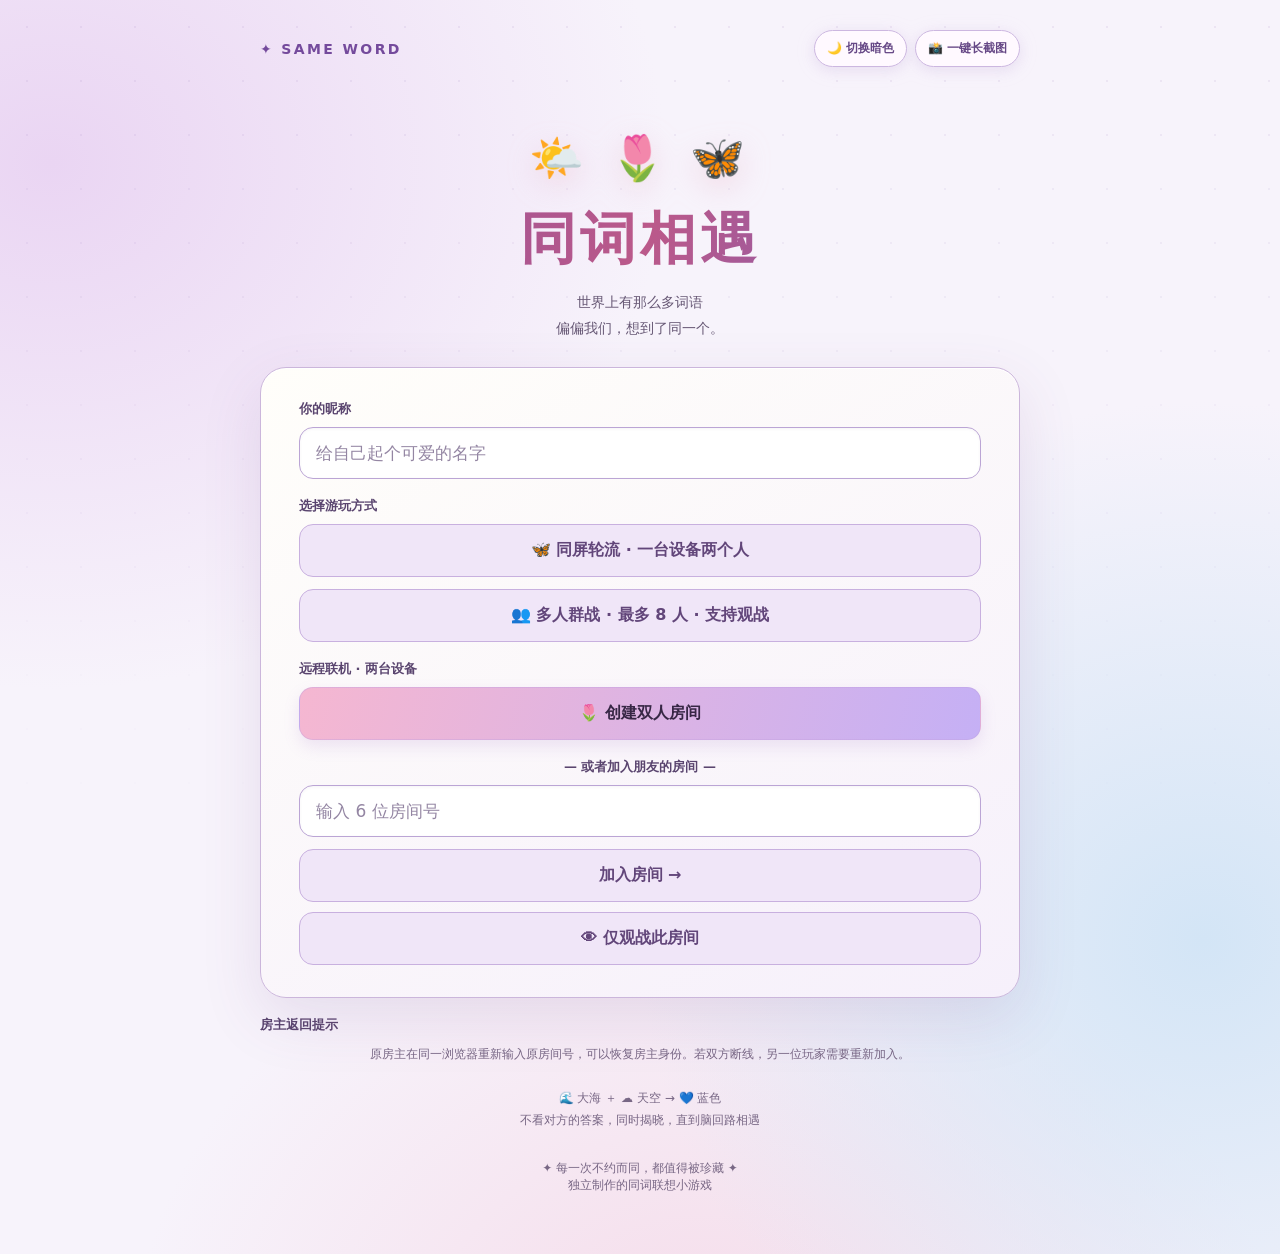
==== sameword/index.html @ 9417a74b "Keep identical hero typography and vertical layout metrics across themes" ====
<!doctype html>
<html lang="zh-CN"><head><meta charset="UTF-8"><meta name="viewport" content="width=device-width,initial-scale=1,viewport-fit=cover"><meta name="theme-color" content="#110f22"><title>同词相遇 · 让脑电波撞个满怀</title>
<style>
:root{color-scheme:dark;--bg:#100e20;--card:#211d39;--line:#ffffff22;--muted:#aaa5c3;--pink:#ff8fbe;--purple:#9e87ff}*{box-sizing:border-box}body{margin:0;min-height:100dvh;font-family:system-ui,-apple-system,"PingFang SC","Microsoft Yahei",sans-serif;background:radial-gradient(ellipse at 20% 10%,#442758 0,transparent 48%),radial-gradient(ellipse at 85% 65%,#27375c 0,transparent 44%),var(--bg);color:#fff}body:before{content:"";position:fixed;inset:0;pointer-events:none;opacity:.4;background-image:radial-gradient(#ffffff7a 1px,transparent 1px);background-size:48px 48px;mask-image:linear-gradient(#000,transparent)}main{position:relative;width:min(540px,calc(100% - 36px));margin:auto;padding:30px 0 60px}.top{display:flex;align-items:center;justify-content:space-between;gap:15px}.logo{font-size:14px;font-weight:800;letter-spacing:3px;color:#f3a4cb}.pill{border:1px solid var(--line);border-radius:30px;padding:7px 12px;font-size:12px;color:#d8d2ea;background:#ffffff0d}.hero{text-align:center;padding:44px 0 25px}.stars{font-size:39px;margin-bottom:12px;filter:drop-shadow(0 0 20px #e88cfa)}h1{font-size:clamp(36px,9vw,56px);margin:0;font-weight:850;letter-spacing:3px;background:linear-gradient(100deg,#fff,#ffafcd,#b4a1ff);background-clip:text;-webkit-text-fill-color:transparent}.sub{color:#c8c2db;font-size:14px;line-height:1.9;margin-top:16px}.card{background:linear-gradient(140deg,#29233fdd,#19172ddd);border:1px solid var(--line);border-radius:26px;padding:25px;box-shadow:0 24px 60px #0003;backdrop-filter:blur(20px)}.label{font-size:13px;color:#bbb5d2;margin:18px 0 9px}.label:first-child{margin-top:0}input{width:100%;outline:none;background:#120f24;border:1px solid #ffffff30;color:white;font-size:17px;border-radius:14px;padding:15px 16px;font-family:inherit}input:focus{border-color:#c4a0ff;box-shadow:0 0 0 3px #ad89ff20}button{cursor:pointer;font-family:inherit;font-weight:700}button:disabled{opacity:.45;cursor:not-allowed}.btn{display:block;width:100%;border:0;border-radius:14px;padding:15px 16px;font-size:16px;color:#231329;background:linear-gradient(100deg,#ffb0ca,#b5a3ff);transition:transform .15s}.btn:active{transform:scale(.98)}.secondary{background:#ffffff0e;border:1px solid #ffffff32;color:#fff}.split{display:grid;grid-template-columns:1fr 1fr;gap:12px;margin-top:12px}.hint{text-align:center;font-size:12px;line-height:1.9;color:#a8a0bd;margin-top:21px}.hidden{display:none!important}.status{color:#c3bdd5;text-align:center;line-height:1.8;font-size:14px}.roomhead{display:flex;justify-content:space-between;gap:12px;align-items:center}.code{font-size:26px;font-weight:850;letter-spacing:5px;color:#ffd6ec}.smallbtn{border:1px solid #ffffff30;background:#ffffff10;color:#eee;padding:9px 12px;border-radius:11px;font-size:12px}.people{display:flex;gap:10px;margin:20px 0}.person{flex:1;min-width:0;padding:14px 10px;background:#ffffff0c;border:1px solid #ffffff1d;border-radius:13px;text-align:center}.avatar{font-size:26px;margin-bottom:5px}.person strong{display:block;overflow:hidden;text-overflow:ellipsis;white-space:nowrap;font-size:13px}.person span{display:block;color:#aaa5c2;font-size:12px;margin-top:4px}.round{text-align:center;font-size:13px;letter-spacing:2px;color:#c7b1ff;margin:20px 0 8px}.prompt{text-align:center;color:#fff;font-size:24px;font-weight:800;margin:7px 0 15px}.prior{display:flex;align-items:center;justify-content:center;gap:8px;flex-wrap:wrap;margin:9px 0 20px}.wordchip{padding:10px 14px;background:#ffffff12;border:1px solid #ffffff30;border-radius:13px;font-weight:700}.joinnotice{padding:12px;background:#fff1;border:1px solid #ffffff15;border-radius:12px;margin:16px 0;font-size:13px;color:#d6cde3;line-height:1.7}.result{display:flex;align-items:center;gap:12px;margin:18px 0}.result>div{flex:1;padding:18px 8px;border-radius:16px;background:#ffffff12;text-align:center;overflow:hidden}.result small{display:block;color:#bbb1ce;font-size:12px;margin-bottom:8px}.result strong{font-size:22px;overflow-wrap:anywhere}.vs{color:#bca4f5;font-weight:800}.win{text-align:center;padding:12px 0}.win .emoji{font-size:52px}.win h2{font-size:29px;background:linear-gradient(90deg,#ffc5da,#c5b5ff);background-clip:text;-webkit-text-fill-color:transparent}.hist{padding:13px 0;border-top:1px solid #ffffff15;color:#bbb5d0;font-size:13px;display:flex;justify-content:space-between;gap:8px}.footer{text-align:center;font-size:12px;color:#79738b;margin-top:28px}.notice{position:fixed;bottom:18px;left:50%;transform:translateX(-50%);padding:12px 17px;border-radius:12px;background:#f1d5ff;color:#2e1746;box-shadow:0 8px 30px #0008;font-size:13px;z-index:10;max-width:90vw}.anim{animation:float 4s ease-in-out infinite}@keyframes float{50%{transform:translateY(-8px)}}@media(max-width:380px){.card{padding:18px}h1{letter-spacing:1px}.code{font-size:21px}}
.trace-list{display:flex;flex-direction:column;gap:14px;margin-top:16px}.trace-round{padding:14px;border:1px solid #ffffff18;border-radius:18px;background:#ffffff08}.trace-label{font-size:12px;font-weight:700;color:#c7bbde;margin-bottom:10px}.trace-row{display:grid;grid-template-columns:minmax(0,1fr) 22px minmax(0,1fr);gap:10px;align-items:center}.trace-pill{min-width:0;min-height:62px;padding:12px 8px;border-radius:16px;display:flex;align-items:center;justify-content:center;font-weight:800;font-size:19px;line-height:1.35;text-align:center;overflow-wrap:anywhere;box-shadow:inset 0 1px 0 #ffffff55}.trace-pill.left{background:linear-gradient(145deg,#eee7ff,#ded3fa);color:#57447f}.trace-pill.right{background:linear-gradient(145deg,#e6fbfa,#cdf1f0);color:#286d73}.trace-x{text-align:center;font-weight:800;color:#bdb3d3;font-size:19px}.trace-round.matched{border-color:#fbbbdc80;box-shadow:0 0 22px #ef8fc51c}.trace-heading{text-align:center;padding:10px 0 4px}.trace-heading strong{display:block;font-size:20px}.trace-heading span{display:block;font-size:12px;color:#aaa0bd;margin-top:8px}.trace-round.current{margin:16px 0}.trace-round.current .trace-pill{min-height:74px;font-size:22px}@media(max-width:380px){.trace-row{gap:5px;grid-template-columns:minmax(0,1fr) 18px minmax(0,1fr)}.trace-pill{min-height:54px;font-size:16px;padding:10px 5px}}
/* Unified round-by-round answer cards */
.trace-list{display:flex;flex-direction:column;gap:13px;margin-top:15px}.trace-round{background:#ffffff08;border:1px solid #ffffff17;border-radius:18px;padding:14px}.trace-round-label{font-size:12px;color:#c4b9d9;font-weight:700;margin-bottom:10px}.trace-row{display:grid;grid-template-columns:minmax(0,1fr) 25px minmax(0,1fr);gap:9px;align-items:center}.trace-pill{border-radius:15px;min-height:59px;padding:11px 8px;display:flex;align-items:center;justify-content:center;font-weight:800;font-size:19px;text-align:center;overflow-wrap:anywhere;word-break:break-word}.trace-pill.left{background:linear-gradient(140deg,#eee6ff,#ded6fa);color:#584489}.trace-pill.right{background:linear-gradient(140deg,#dffff9,#d5f2f0);color:#28747a}.trace-x{text-align:center;color:#bbb0d1;font-size:20px;font-weight:800}.trace-header{text-align:center;padding:12px 0 5px}.trace-header strong{display:block;font-size:21px}.trace-header span{display:block;color:#b6aac9;font-size:12px;margin-top:7px}.trace-match{border-color:#ffb0d58c;box-shadow:0 0 20px #ffa5d21c}.trace-match .trace-pill{box-shadow:0 0 0 2px #ffffff40 inset}@media(max-width:420px){.trace-round{padding:11px}.trace-pill{font-size:16px;min-height:53px}.trace-row{gap:6px;grid-template-columns:minmax(0,1fr) 20px minmax(0,1fr)}}

/* Theme and screenshot controls */
:root{--ambient-1:#442758;--ambient-2:#27375c;--panel-a:#29233fdd;--panel-b:#19172ddd;--field:#120f24;--ink:#fff;--secondary-ink:#c8c2db}
body{background:radial-gradient(ellipse at 20% 10%,var(--ambient-1) 0,transparent 48%),radial-gradient(ellipse at 85% 65%,var(--ambient-2) 0,transparent 44%),var(--bg);color:var(--ink)}
.card{background:linear-gradient(140deg,var(--panel-a),var(--panel-b))}
input{background:var(--field);color:var(--ink)}.sub{color:var(--secondary-ink)}
.top{flex-wrap:wrap}.top-actions{display:flex;align-items:center;gap:8px;flex-wrap:wrap}.toolbtn{border:1px solid var(--line);border-radius:24px;padding:9px 12px;background:#ffffff14;color:var(--ink);font-size:12px;white-space:nowrap}
html[data-theme="light"]{color-scheme:light;--bg:#f7f4ff;--ambient-1:#ecdef9;--ambient-2:#e5eafa;--panel-a:#fffffff7;--panel-b:#f4f0fff7;--field:#fff;--ink:#352a4a;--secondary-ink:#726884;--line:#75639730}
html[data-theme="light"] .pill{color:#645979;background:#ffffff88}
html[data-theme="light"] .label,html[data-theme="light"] .round,html[data-theme="light"] .trace-label,html[data-theme="light"] .trace-round-label{color:#66577e}
html[data-theme="light"] .hint,html[data-theme="light"] .status,html[data-theme="light"] .footer,html[data-theme="light"] .trace-heading span,html[data-theme="light"] .trace-header span{color:#817390}
html[data-theme="light"] .prompt,html[data-theme="light"] .trace-heading strong{color:#382e4e}
html[data-theme="light"] .card{border-color:#786b982e;box-shadow:0 18px 48px #59417c18}
html[data-theme="light"] .secondary,html[data-theme="light"] .smallbtn,html[data-theme="light"] .toolbtn{background:#eee7fb;color:#4f4165;border-color:#b9a8d64d}
html[data-theme="light"] .person,html[data-theme="light"] .wordchip,html[data-theme="light"] .trace-round{background:#f1edfa;border-color:#c7badf55}
html[data-theme="light"] .joinnotice{background:#f3ecfb;border-color:#d1c6e855;color:#695b7b}
html[data-theme="light"] .person span,html[data-theme="light"] .trace-x{color:#857791}
html[data-theme="light"] .hist{color:#655977;border-color:#d3c7e9}
html[data-theme="light"] .code{color:#9d5298}
html[data-theme="light"] .pill,html[data-theme="light"] input{border-color:#cbbddd}
html[data-theme="light"] .win h2{background-image:linear-gradient(90deg,#c45b8e,#7754ae)}
html[data-theme="light"] body:before{opacity:.15}
@media(max-width:460px){.top{justify-content:center}.top-actions{justify-content:center}.pill{display:none}main{padding-top:17px}}

/* Word-card legibility and action placement */
.trace-row .trace-pill,.trace-list .trace-pill{display:flex!important;visibility:visible!important;opacity:1!important;font-size:clamp(16px,4.2vw,22px)!important;line-height:1.45!important;font-weight:800!important;text-align:center!important;white-space:normal!important;overflow-wrap:anywhere!important}
.trace-row .trace-pill.left{color:#513e85!important;-webkit-text-fill-color:#513e85!important;background:#e8e0fa!important}
.trace-row .trace-pill.right{color:#286d73!important;-webkit-text-fill-color:#286d73!important;background:#d9f5f3!important}
.trace-row .trace-x{color:#b0a5c9!important;-webkit-text-fill-color:#b0a5c9!important}
.trace-row .trace-pill span{color:inherit!important;-webkit-text-fill-color:inherit!important}
.trace-label,.trace-round-label{font-weight:750;color:var(--ink);margin-bottom:10px}
.action-first{margin:3px 0 18px!important;position:relative;z-index:1}

/* Refined atmospheric surfaces: lavender dawn / deep midnight */
html[data-theme="dark"]{--bg:#0c1026;--ambient-1:#513363;--ambient-2:#243960;--panel-a:#29233ff0;--panel-b:#17182ff2}
html[data-theme="light"]{--bg:#fcfaff;--ambient-1:#f2dff5;--ambient-2:#dceffa;--panel-a:#fffefaef;--panel-b:#f7f2fff0}
body{background:
radial-gradient(ellipse 48% 36% at 9% 8%,var(--ambient-1),transparent 100%),
radial-gradient(ellipse 44% 38% at 92% 66%,var(--ambient-2),transparent 100%),
radial-gradient(ellipse 45% 34% at 55% 100%,#51406a30,transparent 100%),
var(--bg);background-attachment:fixed}
body:before{opacity:.3;background-image:radial-gradient(circle,#c8bfff99 1px,transparent 1.4px);background-size:54px 54px;mask-image:linear-gradient(180deg,#000b,transparent 95%)}
html[data-theme="light"] body:before{opacity:.22;background-image:radial-gradient(circle,#9379bfab 1px,transparent 1.5px)}
.card{border:1px solid var(--line);box-shadow:0 22px 65px #0505143e,inset 0 1px 0 #ffffff14}
html[data-theme="light"] .card{box-shadow:0 22px 65px #70548b1e,inset 0 1px 0 #fff}
.trace-round{box-shadow:inset 0 1px 0 #ffffff0c}
html[data-theme="light"] .trace-round{background:linear-gradient(140deg,#ffffffd9,#f1eaffc9)}
.trace-pill{box-shadow:inset 0 2px 0 #ffffffa0,0 4px 14px #100c2a13}
.btn{box-shadow:0 7px 22px #bd95ea24}

/* Adaptive decoration and wide, full-page captures */
:root{--accent:#c8abff;--icon-tone:#e4c5ff;--hairline:#ffffff25}
html[data-theme="light"]{--accent:#8868bb;--icon-tone:#a274bf;--hairline:#b59acb61}
.top .logo{color:var(--icon-tone)}
.toolbtn{display:inline-flex;align-items:center;justify-content:center;gap:6px;transition:background .2s,box-shadow .2s,transform .2s}
.toolbtn:hover{transform:translateY(-1px);box-shadow:0 4px 16px #8161ae29}
html[data-theme="light"] .toolbtn{box-shadow:inset 0 1px 0 #fff,0 3px 12px #896bac15}
html[data-theme="light"] .stars{filter:drop-shadow(0 5px 13px #e4a1cc77)}
html[data-theme="dark"] .stars{filter:drop-shadow(0 0 19px #b78fff95)}
html[data-theme="light"] .person{box-shadow:inset 0 1px #fff}
html[data-theme="light"] .wordchip{color:#6c4b8d;background:#f1e9ff}
html[data-theme="light"] .trace-label,html[data-theme="light"] .trace-round-label{color:#77648f}
html[data-theme="light"] .code{color:#ad68ae}
html[data-theme="light"] .btn{background:linear-gradient(110deg,#ffd4e6,#ded1ff);color:#493254}
html[data-theme="dark"] .btn{background:linear-gradient(110deg,#ffb2cf,#b6a4ff)}
html[data-theme="light"] .smallbtn:hover{background:#e2d6f5}
body[data-capturing="true"] .top-actions{visibility:visible}
@media(min-width:850px){main{width:min(760px,calc(100% - 80px));max-width:none}.hero{padding-top:56px}.card{padding:32px 38px}}
@media(min-width:1300px){main{width:min(810px,calc(100% - 100px))}}

/* Delicate theme-aware iconography */
html[data-theme="light"] .stars{font-family:Georgia,'Times New Roman',serif;font-weight:400;letter-spacing:.28em;color:#ac83c9;font-size:40px;filter:drop-shadow(0 6px 12px #b985d433)}
html[data-theme="light"] .logo{letter-spacing:.17em;color:#9062ad}
html[data-theme="light"] .toolbtn{color:#795a9f}
html[data-theme="light"] .top-actions{filter:drop-shadow(0 2px 9px #cda7de22)}
html[data-theme="light"] .trace-pill.left,html[data-theme="light"] .trace-pill.right{box-shadow:inset 0 1px 0 #ffffffb5,0 8px 18px #9d83bd18}

/* Light theme contrast refinement: lavender ink + rose accents */
html[data-theme="light"]{--bg:#f5f1fc;--ambient-1:#e9d6f4;--ambient-2:#d6e5f6;--panel-a:#fffefd;--panel-b:#f5effd;--ink:#342747;--secondary-ink:#65577c;--field:#ffffff;--line:#8d73b43b}
html[data-theme="light"] body{background:radial-gradient(ellipse 48% 42% at 4% 13%,#ead5f3 0,transparent 100%),radial-gradient(ellipse 44% 43% at 94% 75%,#d3e5f6 0,transparent 100%),radial-gradient(ellipse 45% 40% at 55% 110%,#f5dbe9 0,transparent 100%),#f7f3fb;color:#352947}
html[data-theme="light"] body:before{opacity:.19;background-image:radial-gradient(#a38bc4 1px,transparent 1.5px)}
html[data-theme="light"] h1{background:linear-gradient(105deg,#8e509b,#bb598a 51%,#725bb8)!important;background-clip:text!important;-webkit-background-clip:text!important;color:#99598e!important;-webkit-text-fill-color:transparent!important;text-shadow:none}
html[data-theme="light"] .stars{color:#8052ad!important;filter:none!important;text-shadow:0 4px 16px #af86d04a}
html[data-theme="light"] .logo{color:#744a9c;font-weight:850}
html[data-theme="light"] .sub{color:#675875;font-weight:500}
html[data-theme="light"] .card{background:linear-gradient(150deg,#fffefa,#f6f0fb);border:1px solid #cbb6db;box-shadow:0 20px 60px #6c438520,inset 0 1px #fff}
html[data-theme="light"] .label{color:#5a456f;font-weight:650}
html[data-theme="light"] input{background:#fff;color:#342848;border:1.5px solid #bba5d5;box-shadow:inset 0 1px 3px #604a7010}
html[data-theme="light"] input::placeholder{color:#9486a3;opacity:1}
html[data-theme="light"] input:focus{border-color:#8a5fc1;box-shadow:0 0 0 3px #a779d22a}
html[data-theme="light"] .btn{background:linear-gradient(105deg,#f5b7d1,#c5b0f5)!important;color:#372745!important;border:1px solid #bfa0df65;box-shadow:0 7px 16px #9d70c727}
html[data-theme="light"] .btn.secondary{background:#f0e6f8!important;border:1px solid #c8b0df;color:#62467a!important;box-shadow:none}
html[data-theme="light"] .btn:hover{filter:brightness(.985)}
html[data-theme="light"] .toolbtn,html[data-theme="light"] .smallbtn{background:#fff9ff;color:#664886;border:1px solid #ccb7e0;box-shadow:0 4px 12px #987ab419}
html[data-theme="light"] .hint,html[data-theme="light"] .status,html[data-theme="light"] .footer{color:#786785}
html[data-theme="light"] .wordchip{background:#eae0f7;color:#62447e;border:1px solid #c8b4e0}
html[data-theme="light"] .trace-round{background:#f9f5fe;border:1px solid #dccce9;box-shadow:none}
html[data-theme="light"] .joinnotice{background:#eee6f7;color:#614c76;border-color:#d8c6e8}
html[data-theme="light"] .person{background:#f1eaf8;color:#4f3e63;border-color:#d4c2e5}
html[data-theme="light"] .trace-heading strong,html[data-theme="light"] .prompt{color:#403053}
html[data-theme="light"] .trace-heading span,html[data-theme="light"] .trace-label,html[data-theme="light"] .trace-round-label{color:#735f87}
html[data-theme="light"] .trace-pill.left{background:#e7ddfa!important;color:#564080!important;-webkit-text-fill-color:#564080!important}
html[data-theme="light"] .trace-pill.right{background:#d6f0ed!important;color:#24696d!important;-webkit-text-fill-color:#24696d!important}

/* Large completion illustration: keep the winning word only in the final timeline card */
.win{padding:24px 8px 18px;text-align:center}
.win .emoji{font-size:52px;line-height:1.5;letter-spacing:.16em;filter:drop-shadow(0 4px 16px #d599ff50)}
.win h2{font-size:clamp(27px,5vw,36px);margin:15px 0;font-weight:850;line-height:1.3}
.win .status{font-size:14px;margin:16px 0 28px;line-height:2}
#won .btn,#localWin .btn{margin:24px 0 8px}
html[data-theme="light"] .win .emoji{font-family:Georgia,'Times New Roman',serif;color:#a26bbc;filter:none}
html[data-theme="light"] .win h2{background:none!important;color:#9c5492!important;-webkit-text-fill-color:#9c5492!important}

/* Colorful, theme-specific illustrations — not monochrome glyphs */
html[data-theme="light"] .stars{font-family:system-ui,'Apple Color Emoji','Segoe UI Emoji',sans-serif!important;letter-spacing:.14em!important;font-size:clamp(30px,6vw,44px)!important;color:inherit!important;filter:drop-shadow(0 9px 15px #e6a4bb55)!important;text-shadow:none!important;white-space:nowrap}
html[data-theme="dark"] .stars{font-family:system-ui,'Apple Color Emoji','Segoe UI Emoji',sans-serif;letter-spacing:.12em;white-space:nowrap}
html[data-theme="light"] .win .emoji{font-family:system-ui,'Apple Color Emoji','Segoe UI Emoji',sans-serif!important;font-size:clamp(42px,8vw,62px);letter-spacing:.12em;filter:drop-shadow(0 8px 15px #eda6cf55)!important}
html[data-theme="light"] .btn{font-weight:750}

/* Night hero: balanced luminous moon-and-stars motif */
html[data-theme="dark"] .stars{font-family:system-ui,'Apple Color Emoji','Segoe UI Emoji',sans-serif!important;font-size:clamp(33px,6vw,46px)!important;letter-spacing:.13em!important;line-height:1.6;filter:drop-shadow(0 6px 16px #b99cff55)!important;white-space:nowrap}
html[data-theme="dark"] .hero h1{letter-spacing:.07em}

/* Small-screen rendering and accessibility optimizations */
@media(prefers-reduced-motion:reduce){.anim{animation:none!important}.btn,.toolbtn{transition:none!important}*{scroll-behavior:auto!important}}
@media(max-width:600px){.card{backdrop-filter:none;-webkit-backdrop-filter:none}body{background-attachment:scroll}}

/* Theme invariant layout metrics: colors and icons change, geometry does not. */
.hero .stars,html[data-theme="light"] .hero .stars,html[data-theme="dark"] .hero .stars{
font-family:system-ui,'Apple Color Emoji','Segoe UI Emoji',sans-serif!important;
font-size:clamp(33px,6vw,44px)!important;
line-height:1.6!important;
letter-spacing:.13em!important;
font-weight:400!important;
margin-bottom:12px!important;
min-height:1.6em;
}
.hero h1,html[data-theme="light"] .hero h1,html[data-theme="dark"] .hero h1{
font-size:clamp(36px,9vw,56px)!important;
line-height:1.2!important;
letter-spacing:.07em!important;
margin:0!important;
}
.hero .sub,html[data-theme="light"] .hero .sub,html[data-theme="dark"] .hero .sub{
font-size:14px!important;line-height:1.9!important;margin-top:16px!important;
}
</style></head><body><main><header class="top"><div class="logo">✦ SAME WORD</div><div class="top-actions"><button id="themeSwitch" class="toolbtn" type="button" aria-label="切换明暗模式">☀️ 亮色模式</button><button id="capturePage" class="toolbtn" type="button">📸 一键长截图</button></div></header>
<section id="home"><div class="hero"><div class="stars anim">🌙 ✨ 🌟</div><h1>同词相遇</h1><div class="sub">世界上有那么多词语<br>偏偏我们，想到了同一个。</div></div><div class="card"><div class="label">你的昵称</div><input id="name" maxlength="16" placeholder="给自己起个可爱的名字" autocomplete="nickname"><div class="label">选择游玩方式</div><button class="btn secondary" id="localStart" style="margin-bottom:12px">✦ 同屏轮流 · 一台设备两个人</button><a href="./group.html?v=20261102-3" onclick="this.href='./group.html?v='+Date.now()" class="btn secondary" style="margin:0 0 16px;text-decoration:none;text-align:center">👥 多人群战 · 最多 8 人 · 支持观战</a><div class="label">远程联机 · 两台设备</div><button class="btn" id="create" type="button" onclick="window.startSameWordCreate()">✧ 创建双人房间</button><div class="label" style="text-align:center">— 或者加入朋友的房间 —</div><input id="joincode" maxlength="8" placeholder="输入 6 位房间号" autocapitalize="characters"><button class="btn secondary" id="join" style="margin-top:12px">加入房间 →</button><button class="btn secondary" id="watchJoin" style="margin-top:10px">👁 仅观战此房间</button></div><div class="label">房主返回提示</div><div class="hint" style="margin-top:7px">原房主在同一浏览器重新输入原房间号，可以恢复房主身份。若双方断线，另一位玩家需要重新加入。</div><div class="hint">🌊 大海 ＋ ☁️ 天空 → 💙 蓝色<br>不看对方的答案，同时揭晓，直到脑回路相遇</div></section>
<section id="game" class="hidden"><div class="hero" style="padding:25px 0 15px"><div class="stars" style="font-size:27px">✨ 💞 ✨</div><h1 style="font-size:38px">同词相遇</h1></div><div class="card"><div class="roomhead"><div><div class="label">你们的房间号</div><div class="code" id="roomcode"></div></div><div style="display:flex;gap:7px;flex-wrap:wrap;justify-content:flex-end"><button class="smallbtn" id="copy">🔗 邀请好友</button><button class="smallbtn" id="copyWatch">👁 观战链接</button></div></div><div class="people"><div class="person"><div class="avatar">🪐</div><strong id="p1">你</strong><span id="s1">已加入</span></div><div class="person"><div class="avatar">🌷</div><strong id="p2">等待另一位</strong><span id="s2">等待加入</span></div></div><div id="waiting" class="joinnotice">把邀请链接发给 TA。对方加入后，即可一起开始联想。</div>
<div id="play" class="hidden"><div class="round" id="round">ROUND 01</div><div class="prompt" id="prompt">想到什么，就写什么</div><div class="prior hidden" id="prior"></div><div id="entry"><input id="word" maxlength="24" placeholder="输入一个词语..." autocomplete="off"><button id="submit" class="btn" style="margin-top:12px">🔮 锁定我的答案</button><p class="status" id="progress">写好后提交，双方提交才会揭晓</p></div><div id="reveal" class="hidden"><button id="next" class="btn action-first">继续联想 →</button><p id="nextwait" class="status hidden">等待房主开启下一轮...</p><div class="trace-round current"><div class="trace-label" id="onlineCurrentRound">本轮揭晓</div><div class="trace-row"><div class="trace-pill left" id="rword1"></div><div class="trace-x">×</div><div class="trace-pill right" id="rword2"></div></div></div><div class="joinnotice" id="revealmsg"></div></div><div id="won" class="win hidden"><div class="emoji">🎉 💗 🎉</div><h2>我们，同频啦！</h2><p class="status" id="winsummary"></p><button id="again" class="btn">再玩一次 ✦</button></div><div id="historybox" class="hidden"><div class="trace-heading"><strong id="historyTitle">我们的相遇轨迹</strong><span id="historyCaption">每一次联想，都在靠近彼此</span></div><div id="history" class="trace-list"></div></div></div><button id="leave" class="smallbtn" style="width:100%;margin-top:20px">退出房间</button></div></section><section id="spectate" class="hidden"><div class="hero" style="padding:25px 0 8px"><div class="stars">🌙 ✨ 🌟</div><h1 style="font-size:36px">观战中</h1><div class="sub">只看揭晓后的答案 · 不占参赛名额</div></div><div class="card"><div class="roomhead"><div><div class="label">双人房间</div><div class="code" id="spectateCode"></div></div><span class="pill">👁 观战</span></div><p id="spectateStatus" class="joinnotice">正在连接房间…</p><div class="trace-heading"><strong>相遇轨迹</strong><span id="spectateRound">等待第一轮揭晓</span></div><div id="spectateHistory" class="trace-list"></div><button id="spectateExit" class="smallbtn" style="width:100%;margin-top:22px">退出观战</button></div></section><section id="localGame" class="hidden"><div class="hero" style="padding:30px 0 18px"><div class="stars">🎭 💗 ✨</div><h1 style="font-size:38px">同词相遇</h1><div class="sub">同屏轮流 · 交替输入 · 同时揭晓</div></div><div class="card"><div class="round" id="localRound">ROUND 01</div><div class="prompt" id="localGuide">准备好了吗？</div><div class="prior" id="localPrior"></div><div id="localEntry"><div class="joinnotice" id="localPrivacy">玩家一作答时，玩家二请暂时移开视线。</div><input id="localWord" maxlength="24" placeholder="输入你想到的词语…" autocomplete="off"><button id="localSubmit" class="btn" style="margin-top:12px">🔮 锁定答案</button></div><div id="localReveal" class="hidden"><button class="btn action-first" id="localNext">继续 →</button><div class="trace-round current"><div class="trace-label" id="localCurrentRound">本轮揭晓</div><div class="trace-row"><div class="trace-pill left" id="localA"></div><div class="trace-x">×</div><div class="trace-pill right" id="localB"></div></div></div><div class="joinnotice" id="localMessage"></div></div><div id="localWin" class="win hidden"><div class="emoji" id="localWinIcon">✦</div><h2 id="localWinTitle">我们，同频啦！</h2><p class="status" id="localWinText"></p><button class="btn" id="localPlayAgain">再玩一次 ✦</button></div><div id="localHistoryWrap" class="hidden"><div class="trace-heading"><strong id="localHistoryTitle">我们的相遇轨迹</strong><span id="localHistoryCaption">每一次联想，都在靠近彼此</span></div><div id="localHistory" class="trace-list"></div></div><button class="smallbtn" id="localExit" style="width:100%;margin-top:20px">退出同屏游戏</button></div></section><div class="footer">✦ 每一次不约而同，都值得被珍藏 ✦<br>独立制作的同词联想小游戏</div></main><div id="toast" class="notice hidden"></div>
<script>
window.startSameWordCreate=function(){const b=document.getElementById('create');if(b)b.textContent='⏳ 正在创建房间…';if(typeof window.__createDoubleRoom==='function'){try{Promise.resolve(window.__createDoubleRoom()).catch(e=>{alert('创建房间异常：'+e.message);if(b)b.textContent='✨ 创建双人房间'})}catch(e){alert('创建房间异常：'+e.message)}}else{alert('双人游戏初始化未完成，请刷新。若再次出现请将控制台报错发给我。');if(b)b.textContent='✨ 创建双人房间'}};
window.loadGameLibrary=(function(){
const pending={};
return function(name,url){
if(window[name])return Promise.resolve();
if(pending[name])return pending[name];
const urls=name==='Peer'?['https://cdn.jsdelivr.net/npm/peerjs@1.5.5/dist/peerjs.min.js','https://unpkg.com/peerjs@1.5.5/dist/peerjs.min.js']:[url];
pending[name]=new Promise((resolve,reject)=>{
let index=0;
function attempt(){
if(index>=urls.length){reject(new Error('所有组件源均无法访问'));return}
const el=document.createElement('script');el.src=urls[index++];el.async=true;
el.onload=()=>window[name]?resolve():attempt();el.onerror=attempt;
document.head.appendChild(el)
}attempt()
}).catch(e=>{delete pending[name];throw e});
return pending[name]
}
})();
</script><script>

// In the screenshot clone only: replace native form controls with inert text surfaces.
// Native input value/placeholder rendering in html2canvas can create unwanted bands.
function freezeCaptureFields(doc){
 const originFields=[...document.querySelectorAll('input,textarea')];
 const clonedFields=[...doc.querySelectorAll('input,textarea')];
 clonedFields.forEach((field,i)=>{
  const original=originFields[i]||field;
  const style=doc.defaultView.getComputedStyle(field);
  const value=original.value||'';
  const placeholder=field.getAttribute('placeholder')||'';
  const fake=doc.createElement('div');
  const isPlaceholder=value.length===0;
  fake.textContent=isPlaceholder?placeholder:value;
  const props=['boxSizing','width','minHeight','height','padding','margin','border','borderRadius','backgroundColor','color','fontFamily','fontSize','fontWeight','lineHeight','letterSpacing','textAlign'];
  props.forEach(p=>{fake.style[p]=style[p]});
  fake.style.display='flex';fake.style.alignItems='center';fake.style.minWidth='0';
  fake.style.width='100%';fake.style.backgroundImage='none';fake.style.boxShadow='none';fake.style.textShadow='none';
  fake.style.webkitTextStroke='0';fake.style.webkitTextFillColor=isPlaceholder?(doc.documentElement.dataset.theme==='light'?'#9b90a7':'#9990ac'):style.color;
  fake.style.color=isPlaceholder?(doc.documentElement.dataset.theme==='light'?'#9b90a7':'#9990ac'):style.color;
  fake.style.whiteSpace='pre-wrap';fake.style.overflowWrap='anywhere';fake.style.overflow='hidden';
  fake.setAttribute('aria-hidden','true');
  field.replaceWith(fake);
 });
}

const SAYINGS={
first:['想到什么，就写什么','让直觉先出发','第一眼浮现的词，就是答案','我们的默契从这里开始','别犹豫，写下脑海里的第一个词'],
next:['从上一轮的词里，寻找交集','再拐一个弯，也许就相遇了','试着找到两个词的共同秘密','两条思路，能否汇成一条？','沿着彼此的联想继续靠近','想想它们共享的颜色、场景或情绪'],
miss:['只差一点点，再试一次！','脑电波正在寻找彼此的频率','这次擦肩而过，下次也许就相遇','不约而同，还差最后一小步','沿着这两个词，继续探索共同点'],
win:['我们，同频啦！','你们的脑回路相遇了！','默契满格，撞词成功！','这么巧，想到一起啦！','同一瞬间，同一个答案！'],
winSub:['世界上这么多词，偏偏遇见了同一个。','两条脑回路，终于连成了一颗心。','这份不约而同，值得好好收藏。','第 {round} 轮，两颗心想到了一起。']
};
function say(kind,n){const items=SAYINGS[kind];return items[(Math.max(1,n)-1)%items.length]}
function fmtSay(t,round){return t.replaceAll('{round}',String(round))}
function themeSymbol(kind){const light=document.documentElement.dataset.theme==='light';return light?(kind==='win'?'🎊 💖 🎊':'🌸 🦋 🌸'):(kind==='win'?'🎉 💗 🎉':'✨ 💞 ✨')}

const makeTraceCard=(a,b,n,matched)=>{const card=document.createElement('div');card.className='trace-round'+(matched?' trace-match':'');const label=document.createElement('div');label.className='trace-round-label';label.textContent='第 '+n+' 轮'+(matched?' · ✨ 默契相遇':'');const row=document.createElement('div');row.className='trace-row';for(const [cls,value] of [['trace-pill left',a],['trace-x','×'],['trace-pill right',b]]){const part=document.createElement('div');part.className=cls;part.textContent=value;row.append(part)}card.append(label,row);return card};
(()=>{'use strict';
const $=id=>document.getElementById(id), qs=new URLSearchParams(location.search);
let peer=null,conn=null,host=false,code='',myName='',other='',answers={},history=[],round=1,phase='entry',ready=false,localSubmitted=false,online=false,spectating=false,mySubmittedWord='';const spectators=new Map();
const safe=s=>String(s||'').trim(), msg=s=>{const t=$('toast');t.textContent=s;t.classList.remove('hidden');setTimeout(()=>t.classList.add('hidden'),3300)};
const view=(id,on)=>$(id).classList.toggle('hidden',!on);
const norm=s=>safe(s).normalize('NFKC').toLocaleLowerCase('zh-CN').replace(/\s+/g,'');
const roomid=c=>'sameword-match-'+c.toLowerCase();const ROOM_PROTOCOL_VERSION=3;
const ownerKey=c=>'sameword-owner-'+c;
const isOwner=c=>{try{return localStorage.getItem(ownerKey(c))==='1'}catch(e){return false}};
const markOwner=c=>{try{localStorage.setItem(ownerKey(c),'1')}catch(e){}};

const rand=()=>{const bytes=new Uint8Array(6);if(window.crypto?.getRandomValues)crypto.getRandomValues(bytes);else for(let i=0;i<6;i++)bytes[i]=Math.floor(Math.random()*256);return Array.from(bytes,b=>'ABCDEFGHJKLMNPQRSTUVWXYZ23456789'[b%32]).join('')};
function leave(){const b=document.getElementById('create');if(b){b.textContent='🌷 创建双人房间';b.dataset.loading='0';b.disabled=false}mySubmittedWord='';spectators.forEach(c=>{try{c.send({type:'closed'})}catch(e){}c.close()});spectators.clear();spectating=false;view('spectate',false);renderedHistoryKey='';if(conn)conn.close();if(peer)peer.destroy();peer=conn=null;host=false;online=false;history=[];answers={};round=1;phase='entry';ready=false;localSubmitted=false;view('home',true);view('game',false);window.history.replaceState(null,'',location.pathname); }
function initRoom(){const b=document.getElementById('create');if(b){b.textContent='🌷 创建双人房间';b.dataset.loading='0';b.disabled=false}mySubmittedWord='';renderedHistoryKey='';view('home',false);view('game',true);$('roomcode').textContent=code;$('p1').textContent=host?myName:'房主';$('p2').textContent=host?'等待另一位':myName;$('s1').textContent=host?'已就绪':'连接中';$('s2').textContent=host?'等待加入':'连接中';view('waiting',true);view('play',false);window.history.replaceState(null,'',location.pathname+'?room='+encodeURIComponent(code));}
function link(watch=false){return location.origin+location.pathname+'?room='+encodeURIComponent(code)+(watch?'&watch=1':'')}
function send(x){if(conn&&conn.open)conn.send(x)}
function publicState(){return {type:'watch-state',version:ROOM_PROTOCOL_VERSION,round,phase,history,hostName:myName,guestName:other,ready}}
function broadcastWatch(){const data=publicState();spectators.forEach(c=>{if(c.open)c.send(data)})}
function snapshot(){return {type:'sync',version:ROOM_PROTOCOL_VERSION,round,phase,history,ready,hostName:myName,guestName:other,submitted:!!answers.guest,hostSubmitted:!!answers.host};}
function sync(){if(host){send(snapshot());broadcastWatch()}render()}
async function create(reclaimCode=''){reclaimCode=typeof reclaimCode==='string'?reclaimCode:'';myName=safe($('name').value)||'星星旅人';code=reclaimCode||rand();host=true;initRoom();$('waiting').textContent='正在连接联机服务，房间号已生成，请等待连接成功后邀请好友。';try{await Promise.race([window.loadGameLibrary('Peer','https://unpkg.com/peerjs@1.5.5/dist/peerjs.min.js'),new Promise((_,reject)=>setTimeout(()=>reject(new Error('组件加载超时')),10000))])}catch(e){$('waiting').textContent='联机组件加载失败：'+e.message+'。请检查网络后退出并重新创建。';msg('联机组件加载失败');return}if(!host||!code)return;try{if(peer&&!peer.destroyed)peer.destroy();peer=new Peer(roomid(code));}catch(e){alert('创建失败：'+e.message);leave();return}peer.on('open',()=>{$('waiting').textContent='房间已创建，可以分享邀请链接，等待好友加入。';markOwner(code);msg(reclaimCode?'已恢复原房主身份，请邀请好友重新连接':'房间创建成功，快邀请好友吧')});peer.on('error',e=>{if(e.type==='unavailable-id'){alert('此房间号目前已有房主在线，无法重复接管。请先确认原页面已经退出。');leave()}else {const type=e?.type||'unknown';$('waiting').textContent='创建房间失败：'+type+'，请退出后重试。';msg('创建失败：'+type)}});peer.on('connection',c=>{
let role='pending';
const spectator=()=>{if(role==='watch')return;role='watch';spectators.set(c.peer,c);if(c.open)c.send(publicState())};
const acceptPlayer=name=>{if(role!=='pending')return;if(conn&&conn.open){spectator();c.send({type:'watch-converted',message:'参赛位置已满，已切换为观战。'});return}role='player';conn=c;setupHostPlayer(c,name)};
c.on('data',d=>{if(!d||typeof d!=='object')return;if(role==='pending'){if(d.type==='watch-hello'||c.metadata?.role==='spectator'){spectator();return}if(d.type==='hello'){acceptPlayer(d.name);return}}});
c.on('open',()=>{if(c.metadata?.role==='spectator')spectator();else if(c.metadata?.role==='player')acceptPlayer(c.metadata.name)});
c.on('close',()=>{if(role==='watch')spectators.delete(c.peer)});
c.on('error',()=>spectators.delete(c.peer));
})}
async function join(watchMode=false){watchMode=watchMode===true;try{await window.loadGameLibrary('Peer','https://unpkg.com/peerjs@1.5.5/dist/peerjs.min.js')}catch(e){msg('联机组件加载失败，请检查网络');return}myName=safe($('name').value)||'月亮旅人';code=safe($('joincode').value).toUpperCase();if(!/^[A-Z2-9]{6}$/.test(code)){msg('请输入正确的 6 位房间号');return}if(!watchMode&&isOwner(code)){msg('检测到你是原房主，正在恢复房间…');return create(code)}spectating=watchMode;host=false;if(watchMode){view('home',false);view('game',false);view('spectate',true);$('spectateCode').textContent=code;window.history.replaceState(null,'',location.pathname+'?room='+encodeURIComponent(code)+'&watch=1')}else initRoom();if(typeof Peer==='undefined'){msg('联机组件加载失败，请检查网络');return}peer=new Peer();peer.on('open',()=>{conn=peer.connect(roomid(code),{reliable:true,metadata:{role:spectating?'spectator':'player',name:myName,version:3}});setupConn();setTimeout(()=>{if(!online)msg('尚未连接成功，请确认房主已刷新至最新版本并保持在线')},9000)});peer.on('error',e=>msg('连接异常：'+(e?.type||'unknown')+'，请检查网络'))}
function setupHostPlayer(c,name){other=safe(name).slice(0,16)||'神秘玩家';online=true;ready=true;c.on('data',receive);c.on('close',()=>{if(conn===c){conn=null;ready=false;online=false;other='';msg('对方已离开，等待新玩家加入');broadcastWatch();render()}});c.on('error',()=>{});sync()}
function setupConn(){conn.on('open',()=>{online=true;if(!host)send({type:spectating?'watch-hello':'hello',name:myName});else {ready=true;sync()}});conn.on('data',receive);conn.on('close',()=>{if(spectating){if(!peer?.destroyed){leave();alert('房间已解散或连接中断，观战结束。')}return}online=false;ready=false;msg('对方已离开，当前对局暂停');render()});conn.on('error',()=>msg('连接中断，请重新进入房间'))}
function receive(d){if(!d||typeof d!=='object')return;if(d.type==='closed'){leave();alert('房主已退出，房间已解散。');return}if(d.type==='watch-converted'){spectating=true;view('game',false);view('home',false);view('spectate',true);$('spectateCode').textContent=code;window.history.replaceState(null,'',location.pathname+'?room='+encodeURIComponent(code)+'&watch=1');msg(d.message||'已转为观战');return}if(d.type==='watch-state'){if(!spectating){spectating=true;view('game',false);view('home',false);view('spectate',true)}renderWatch(d);return}if(d.type==='error'){const reason=d.message||'无法加入房间';leave();alert(reason+'\n如果房主使用旧版网页，请房主和玩家都强制刷新并创建新房间。');return}
if(host){if(d.type==='hello'){other=safe(d.name).slice(0,16)||'神秘玩家';ready=true;sync()}
if(d.type==='answer'&&ready&&phase==='entry'&&!answers.guest){let w=safe(d.word).slice(0,24);if(w){answers.guest=w;resolve();sync()}}
if(d.type==='again'&&phase==='won')restart();
}else{
if(d.type==='sync'){round=d.round;phase=d.phase;history=Array.isArray(d.history)?d.history:[];ready=d.ready;other=safe(d.hostName)||'房主';localSubmitted=!!(host?d.hostSubmitted:d.submitted);if(phase!=='entry')mySubmittedWord='';render()}
}}
function resolve(){if(!answers.host||!answers.guest)return;let a=answers.host,b=answers.guest;history.push({a,b,round});phase=norm(a)===norm(b)?'won':'reveal';answers={}}
function submit(){let w=safe($('word').value).slice(0,24);if(!w){msg('先写下一个词吧');return}if(!ready){msg('请等待对方加入');return}if(localSubmitted)return;localSubmitted=true;mySubmittedWord=w;if(host){answers.host=w;resolve();sync()}else{send({type:'answer',word:w});render()}$('word').value=w;}
function restart(){mySubmittedWord='';renderedHistoryKey='';round=1;history=[];answers={};phase='entry';localSubmitted=false;sync()}
function next(){if(!host)return;if(phase==='reveal'){round++;phase='entry';answers={};localSubmitted=false;mySubmittedWord='';sync()}else if(phase==='won')restart()}
function el(tag,cls,txt){let x=document.createElement(tag);if(cls)x.className=cls;if(txt!==undefined)x.textContent=txt;return x}
function renderWatch(d){$('spectateCode').textContent=code;$('spectateStatus').textContent=d.phase==='won'?'🎉 双方同频成功！':d.ready?'双方正在游戏，未揭晓的词语不会显示。':'等待两名玩家加入。';$('spectateRound').textContent='当前第 '+d.round+' 轮 · 已揭晓 '+d.history.length+' 轮';const box=$('spectateHistory');box.replaceChildren();d.history.forEach(h=>box.append(makeTraceCard(h.a,h.b,h.round,norm(h.a)===norm(h.b))))}
let renderedHistoryKey='';function render(){if(!code)return;$('p1').textContent=host?myName:other;$('p2').textContent=host?(other||'等待另一位'):myName;$('s1').textContent=ready?'在线':'等待中';$('s2').textContent=ready?'在线':'等待中';view('waiting',!ready);view('play',ready);if(!ready)return;
$('round').textContent='ROUND '+String(round).padStart(2,'0');
let prev=history.length>=1?history[history.length-1]:null;
$('prompt').textContent=phase==='won'?'':(round===1?say('first',round):say('next',round));$('prompt').classList.toggle('hidden',phase==='won');$('round').classList.toggle('hidden',phase==='won');
view('prior',round>1&&phase==='entry'&&!!prev);$('prior').replaceChildren();if(round>1&&phase==='entry'&&prev){$('prior').append(el('span','wordchip',prev.a),el('span','', '＋'),el('span','wordchip',prev.b))}
view('entry',phase==='entry');view('reveal',phase==='reveal');view('won',phase==='won');view('prior',phase==='entry'&&round>1&&!!prev);
$('word').disabled=localSubmitted;if(localSubmitted&&mySubmittedWord)$('word').value=mySubmittedWord;$('submit').disabled=localSubmitted;$('submit').textContent=localSubmitted?'✓ 已提交，等待揭晓':'🔮 锁定我的答案';
$('progress').textContent=localSubmitted?'你提交的词语仅自己可见，等待对方提交…':'双方提交后自动同时揭晓';
let last=history[history.length-1];if(last&&phase!=='entry'){$('onlineCurrentRound').textContent='第 '+last.round+' 轮';$('rword1').textContent=last.a;$('rword2').textContent=last.b;$('revealmsg').textContent=say('miss',round);$('winsummary').textContent='共 '+round+' 轮 · 同时想到「'+last.a+'」 · '+fmtSay(say('winSub',round),round);$('won').querySelector('h2').textContent=say('win',round);$('won').querySelector('.emoji').textContent=themeSymbol('win')}
view('next',host);view('nextwait',!host);view('again',host);
const archived=phase==='entry'||phase==='won'?history:history.slice(0,-1);view('historybox',archived.length>0);$('historyTitle').textContent=phase==='won'?'你们的脑回路相遇了':'我们的相遇轨迹';$('historyCaption').textContent=phase==='won'?'共 '+round+' 轮 · 成功撞词':'每一次联想，都在靠近彼此';const historyKey=archived.map(h=>[h.round,h.a,h.b].join('\u001f')).join('\u001e');if(historyKey!==renderedHistoryKey){renderedHistoryKey=historyKey;const fragment=document.createDocumentFragment();archived.forEach(h=>{const r=el('div','trace-round'+(norm(h.a)===norm(h.b)?' matched':''));r.append(el('div','trace-label','第 '+h.round+' 轮'));const line=el('div','trace-row');line.append(el('div','trace-pill left',h.a),el('div','trace-x','×'),el('div','trace-pill right',h.b));r.append(line);fragment.append(r)});$('history').replaceChildren(fragment)}}
// Start fetching the connection library as soon as the user signals intent to join.
let preloading=false;function preloadPeer(){if(preloading)return;preloading=true;window.loadGameLibrary('Peer','https://unpkg.com/peerjs@1.5.5/dist/peerjs.min.js').catch(()=>{preloading=false})}
['join','watchJoin'].forEach(id=>{const b=$(id);if(b){b.addEventListener('pointerenter',preloadPeer,{once:true});b.addEventListener('focus',preloadPeer,{once:true});b.addEventListener('touchstart',preloadPeer,{once:true,passive:true})}});
window.__createDoubleRoom=()=>create();$('join').onclick=()=>join(false);$('watchJoin').onclick=()=>join(true);$('spectateExit').onclick=leave;$('submit').onclick=submit;$('word').addEventListener('keydown',e=>{if(e.key==='Enter'&&!e.isComposing)submit()});$('next').onclick=next;$('again').onclick=restart;$('leave').onclick=leave;
$('copy').onclick=async()=>{let l=link();try{await navigator.clipboard.writeText(l);msg('邀请链接已复制')}catch(e){prompt('复制邀请链接',l)}};
$('copyWatch').onclick=async()=>{const l=link(true);try{await navigator.clipboard.writeText(l);msg('观战链接已复制')}catch(e){prompt('复制观战链接',l)}};
if(qs.get('room')){$('joincode').value=qs.get('room').toUpperCase();if(qs.get('watch')==='1'){$('watchJoin').textContent='👁 正在进入观战…';queueMicrotask(()=>join(true))}else $('joincode').focus()}
window.addEventListener('beforeunload',()=>{if(peer)peer.destroy()});
})();
</script><script>
(()=>{'use strict';
const $=id=>document.getElementById(id);let round=1,turn=0,words=[],records=[],won=false;
const show=(id,on)=>$(id).classList.toggle('hidden',!on);
const norm=x=>x.normalize('NFKC').toLocaleLowerCase('zh-CN').replace(/\\s+/g,'').trim();
function start(){round=1;turn=0;words=[];records=[];won=false;show('home',false);show('game',false);show('localGame',true);window.history.replaceState(null,'',location.pathname);render()}
function render(){
$('localRound').textContent='ROUND '+String(round).padStart(2,'0');
$('localGuide').textContent=turn===0?'玩家一，请写下你的词语':'玩家二，请写下你的词语';
$('localPrivacy').textContent=turn===0?'玩家一作答时，玩家二请暂时移开视线。':'玩家二作答时，玩家一请暂时移开视线。';
show('localEntry',true);show('localReveal',false);show('localWin',false);show('localGuide',true);show('localRound',true);show('localPrior',true);$('localGuide').textContent=round===1?say('first',round):say('next',round);$('localWord').value='';
$('localPrior').replaceChildren();
if(round>1){const last=records.at(-1);last.forEach((x,i)=>{if(i)$('localPrior').append(document.createTextNode(' ＋ '));const span=document.createElement('span');span.className='wordchip';span.textContent=x;$('localPrior').append(span)})}
show('localHistoryWrap',records.length>0);$('localHistory').classList.add('trace-list');
$('localHistory').replaceChildren();records.forEach((w,i)=>{const d=document.createElement('div');d.className='trace-round'+(norm(w[0])===norm(w[1])?' matched':'');const lab=document.createElement('div');lab.className='trace-label';lab.textContent='第 '+(i+1)+' 轮';const row=document.createElement('div');row.className='trace-row';for(let j=0;j<3;j++){const cell=document.createElement('div');cell.className=j===1?'trace-x':'trace-pill '+(j===0?'left':'right');cell.textContent=j===1?'×':w[j===0?0:1];row.append(cell)}d.append(lab,row);$('localHistory').append(d)});
}
function submit(){const w=$('localWord').value.trim();if(!w){alert('请先输入一个词语');return}words.push(w);$('localWord').value='';if(turn===0){turn=1;render()}else{records.push(words.slice());won=norm(words[0])===norm(words[1]);show('localEntry',false);show('localReveal',!won);show('localWin',won);$('localGuide').textContent=won?'':say('miss',round);show('localGuide',!won);show('localRound',!won);show('localPrior',!won);if(won){$('localWinIcon').textContent=themeSymbol('win');$('localWinTitle').textContent=say('win',round);$('localWinText').textContent='共 '+round+' 轮 · 同时想到「'+words[0]+'」 · '+fmtSay(say('winSub',round),round)}$('localCurrentRound').textContent='第 '+round+' 轮';$('localA').textContent=words[0];$('localB').textContent=words[1];$('localMessage').textContent=say('miss',round);$('localNext').textContent=won?'再玩一次 ✨':'进入下一轮 →';renderHistory()}}
function renderHistory(){$('localHistoryTitle').textContent=won?'你们的脑回路相遇了':'我们的相遇轨迹';$('localHistoryCaption').textContent=won?'共 '+round+' 轮 · 成功撞词':'每一次联想，都在靠近彼此';show('localHistoryWrap',true);$('localHistory').classList.add('trace-list');$('localHistory').replaceChildren();(won?records:records.slice(0,-1)).forEach((w,i)=>{$('localHistory').append(makeTraceCard(w[0],w[1],i+1,norm(w[0])===norm(w[1])))}) ;show('localHistoryWrap',won?records.length>0:records.length>1)}
function next(){if(won){start()}else{round++;turn=0;words=[];render()}}
$('localPlayAgain').addEventListener('click',start);$('localStart').addEventListener('click',start);$('localSubmit').addEventListener('click',submit);$('localNext').addEventListener('click',next);
$('localWord').addEventListener('keydown',e=>{if(e.key==='Enter'&&!e.isComposing)submit()});
$('localExit').addEventListener('click',()=>{show('localGame',false);show('home',true)});
})();
</script>
<script>
(()=>{'use strict';
const themeBtn=document.getElementById('themeSwitch');
const shotBtn=document.getElementById('capturePage');
const getTheme=()=>document.documentElement.dataset.theme==='light'?'light':'dark';
function setTheme(t){document.documentElement.dataset.theme=t;themeBtn.textContent=t==='light'?'🌙 切换暗色':'☀️ 切换亮色';document.querySelectorAll('.stars').forEach((node,i)=>{node.textContent=t==='light'?(i===0?'🌤️ 🌷 🦋':'🌸 💛 🌸'):(i===0?'🌙 ✨ 🌟':'💫 💗 ✨')});if(!document.getElementById('won').classList.contains('hidden'))document.querySelector('#won .emoji').textContent=themeSymbol('win');if(!document.getElementById('localWin').classList.contains('hidden'))document.getElementById('localWinIcon').textContent=themeSymbol('win');const themedButtons={localStart:t==='light'?'🦋 同屏轮流 · 一台设备两个人':'🎭 同屏轮流 · 一台设备两个人',create:t==='light'?'🌷 创建双人房间':'✨ 创建双人房间',localSubmit:t==='light'?'💌 锁定答案':'🔮 锁定答案',submit:t==='light'?'💌 锁定我的答案':'🔮 锁定我的答案',localPlayAgain:t==='light'?'🌸 再玩一次':'✨ 再玩一次',again:t==='light'?'🌸 再玩一次':'✨ 再玩一次'};for(const [id,label] of Object.entries(themedButtons)){const el=document.getElementById(id);if(el&&!(id==='submit'&&el.disabled))el.textContent=label}document.querySelector('meta[name="theme-color"]').setAttribute('content',t==='light'?'#f7f4ff':'#110f22');try{localStorage.setItem('sameword-theme',t)}catch(e){}}
let saved;try{saved=localStorage.getItem('sameword-theme')}catch(e){}setTheme(saved==='light'||saved==='dark'?saved:(matchMedia('(prefers-color-scheme: light)').matches?'light':'dark'));
themeBtn.addEventListener('click',()=>setTheme(getTheme()==='light'?'dark':'light'));
shotBtn.addEventListener('click',async()=>{
try{await window.loadGameLibrary('html2canvas','https://cdn.jsdelivr.net/npm/html2canvas@1.4.1/dist/html2canvas.min.js')}catch(e){alert('截图组件加载失败，请检查网络后重试。');return}
shotBtn.disabled=true;
try{
await document.fonts.ready;document.activeElement?.blur?.();
const viewportWidth=Math.max(320,document.documentElement.clientWidth);
const viewportHeight=Math.max(window.innerHeight,document.documentElement.clientHeight);
const fullHeight=Math.max(document.body.scrollHeight,document.documentElement.scrollHeight,viewportHeight);
const MAX_CANVAS_PIXELS=18000000;const baseScale=Math.min(window.devicePixelRatio||1.5,2);const scale=Math.max(.65,Math.min(baseScale,Math.sqrt(MAX_CANVAS_PIXELS/(viewportWidth*fullHeight))));
// Capture the browser's full page width, not only the narrow centered game column.
// Keep the current device's responsive layout and include content below the fold.
const canvas=await html2canvas(document.body,{
backgroundColor:getTheme()==='light'?'#fcfaff':'#0c1026',
scale,useCORS:true,allowTaint:false,
scrollX:0,scrollY:0,
x:0,y:0,
width:viewportWidth,height:fullHeight,
windowWidth:viewportWidth,windowHeight:fullHeight,
onclone:doc=>{freezeCaptureFields(doc);
const light=doc.documentElement.dataset.theme==='light';
const base=light?'#faf6fd':'#131225';
const body=doc.body;
body.style.width=viewportWidth+'px';
body.style.minHeight=fullHeight+'px';
body.style.overflow='visible';
const main=doc.querySelector('main');
if(main){main.style.height='auto';main.style.overflow='visible'}
const styles=doc.createElement('style');
styles.textContent=`
body{background-image:none!important;background:CAPTURE_BG!important;background-attachment:scroll!important}
body::before,body::after{display:none!important;content:none!important}
.top-actions,.top,.toolbtn{visibility:visible!important;opacity:1!important;filter:none!important;transform:none!important}
.top-actions{display:flex!important}
h1,.win h2{background:none!important;background-image:none!important;background-clip:border-box!important;-webkit-background-clip:border-box!important;-webkit-text-fill-color:CAPTURE_TITLE!important;color:CAPTURE_TITLE!important;text-shadow:none!important}
input,textarea{font-family:system-ui,'Microsoft YaHei',sans-serif!important;font-weight:400!important;letter-spacing:normal!important;-webkit-text-stroke:0!important;text-shadow:none!important}
input::placeholder,textarea::placeholder{font-weight:400!important;opacity:1!important}
.card,html[data-theme="light"] .card,html[data-theme="dark"] .card{background-image:none!important;background:CAPTURE_CARD!important;box-shadow:none!important;backdrop-filter:none!important;-webkit-backdrop-filter:none!important}
.card::before,.card::after{content:none!important;display:none!important}
.trace-round{background-image:none!important;background:CAPTURE_INNER!important}

`.replaceAll('CAPTURE_BG',base).replaceAll('CAPTURE_TITLE',light?'#99568e':'#efd0f5').replaceAll('CAPTURE_CARD',light?'#fffafc':'#242039').replaceAll('CAPTURE_INNER',light?'#f5effa':'#2b2742');
doc.head.appendChild(styles);
// Force solid text on the actual title node: Chromium's html2canvas may
// paint background-clip gradients as full-width rectangles.
doc.querySelectorAll('h1,.win h2').forEach(node=>{
node.style.setProperty('background','none','important');
node.style.setProperty('background-image','none','important');
node.style.setProperty('background-clip','border-box','important');
node.style.setProperty('-webkit-background-clip','border-box','important');
node.style.setProperty('-webkit-text-fill-color',light?'#99568e':'#efd0f5','important');
node.style.setProperty('color',light?'#99568e':'#efd0f5','important');
});
const extra=doc.createElement('style');
extra.textContent=`
html[data-theme="light"] .person,html[data-theme="dark"] .person{background-image:none!important;background:PERSON_BG!important}
.person::before,.person::after{content:none!important;display:none!important}
.person .avatar,.person strong,.person span{background:transparent!important;background-image:none!important}
.hero h1,html[data-theme="light"] .hero h1,html[data-theme="dark"] .hero h1{background:none!important;background-image:none!important;-webkit-background-clip:border-box!important;-webkit-text-fill-color:TITLE_COLOR!important;color:TITLE_COLOR!important}
`.replaceAll('PERSON_BG',light?'#f5eff9':'#2b2740').replaceAll('TITLE_COLOR',light?'#99568e':'#efd0f5');
doc.head.appendChild(extra);
}
});
const fileName='同词相遇-'+new Date().toISOString().slice(0,10)+'.png';
canvas.toBlob(blob=>{
if(!blob){alert('截图生成失败');return}
const url=URL.createObjectURL(blob);
const a=document.createElement('a');a.href=url;a.download=fileName;document.body.appendChild(a);a.click();a.remove();
setTimeout(()=>URL.revokeObjectURL(url),60000);
},'image/png');
}catch(e){console.error(e);alert('截图失败，请尝试缩短页面内容或使用浏览器截图。')}
finally{shotBtn.disabled=false;shotBtn.textContent='📸 一键长截图'}
});
})();
</script></body></html>
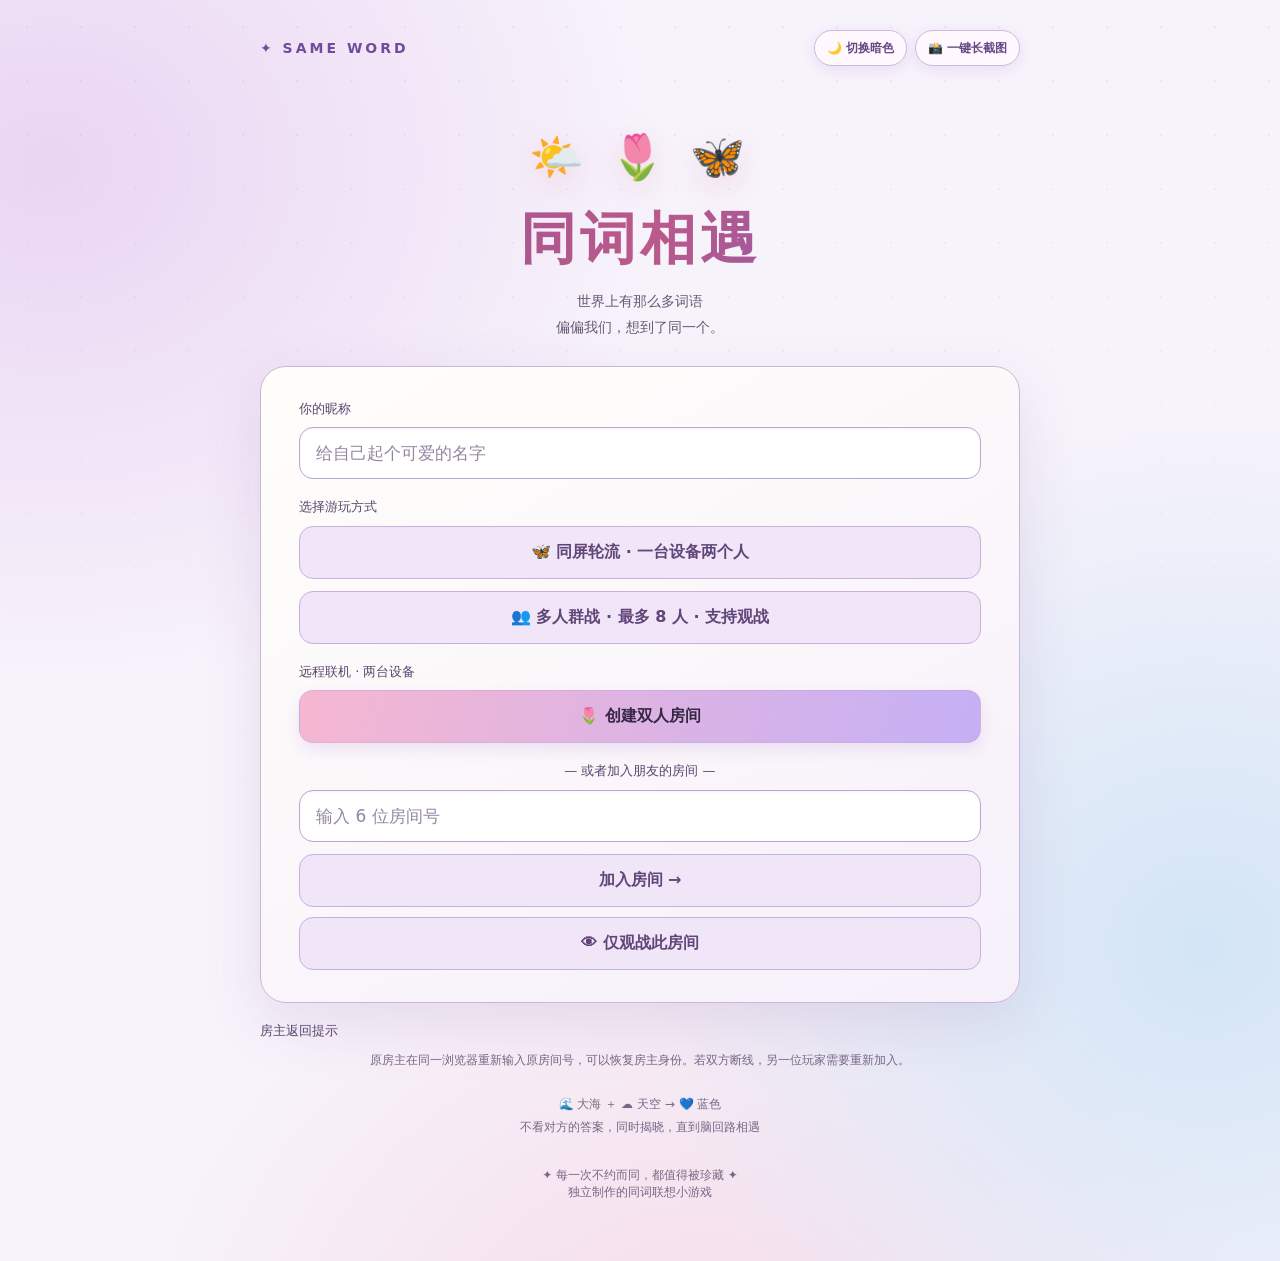
==== commit 8537b0a1: "Standardize text and icon typography across light/dark without changing theme effects" ====
--- a/sameword/index.html
+++ b/sameword/index.html
@@ -151,6 +151,15 @@
 .hero .sub,html[data-theme="light"] .hero .sub,html[data-theme="dark"] .hero .sub{
 font-size:14px!important;line-height:1.9!important;margin-top:16px!important;
 }
+
+/* Theme-neutral typography and icon geometry. Theme CSS only controls colors/effects. */
+html[data-theme="light"] .logo,html[data-theme="dark"] .logo{font-size:14px!important;font-weight:800!important;letter-spacing:3px!important;line-height:1.35!important}
+html[data-theme="light"] .sub,html[data-theme="dark"] .sub{font-size:14px!important;font-weight:400!important;line-height:1.9!important}
+html[data-theme="light"] .label,html[data-theme="dark"] .label{font-size:13px!important;font-weight:400!important;line-height:1.5!important}
+html[data-theme="light"] .btn,html[data-theme="dark"] .btn{font-size:16px!important;font-weight:700!important;line-height:normal!important}
+html[data-theme="light"] .toolbtn,html[data-theme="dark"] .toolbtn{font-size:12px!important;font-weight:700!important;line-height:1.35!important}
+html[data-theme="light"] .person .avatar,html[data-theme="dark"] .person .avatar{font-size:26px!important;line-height:1.35!important}
+html[data-theme="light"] .win .emoji,html[data-theme="dark"] .win .emoji{font-family:system-ui,'Apple Color Emoji','Segoe UI Emoji',sans-serif!important;font-size:clamp(42px,8vw,62px)!important;line-height:1.5!important;letter-spacing:.12em!important;font-weight:400!important}
 </style></head><body><main><header class="top"><div class="logo">✦ SAME WORD</div><div class="top-actions"><button id="themeSwitch" class="toolbtn" type="button" aria-label="切换明暗模式">☀️ 亮色模式</button><button id="capturePage" class="toolbtn" type="button">📸 一键长截图</button></div></header>
 <section id="home"><div class="hero"><div class="stars anim">🌙 ✨ 🌟</div><h1>同词相遇</h1><div class="sub">世界上有那么多词语<br>偏偏我们，想到了同一个。</div></div><div class="card"><div class="label">你的昵称</div><input id="name" maxlength="16" placeholder="给自己起个可爱的名字" autocomplete="nickname"><div class="label">选择游玩方式</div><button class="btn secondary" id="localStart" style="margin-bottom:12px">✦ 同屏轮流 · 一台设备两个人</button><a href="./group.html?v=20261102-3" onclick="this.href='./group.html?v='+Date.now()" class="btn secondary" style="margin:0 0 16px;text-decoration:none;text-align:center">👥 多人群战 · 最多 8 人 · 支持观战</a><div class="label">远程联机 · 两台设备</div><button class="btn" id="create" type="button" onclick="window.startSameWordCreate()">✧ 创建双人房间</button><div class="label" style="text-align:center">— 或者加入朋友的房间 —</div><input id="joincode" maxlength="8" placeholder="输入 6 位房间号" autocapitalize="characters"><button class="btn secondary" id="join" style="margin-top:12px">加入房间 →</button><button class="btn secondary" id="watchJoin" style="margin-top:10px">👁 仅观战此房间</button></div><div class="label">房主返回提示</div><div class="hint" style="margin-top:7px">原房主在同一浏览器重新输入原房间号，可以恢复房主身份。若双方断线，另一位玩家需要重新加入。</div><div class="hint">🌊 大海 ＋ ☁️ 天空 → 💙 蓝色<br>不看对方的答案，同时揭晓，直到脑回路相遇</div></section>
 <section id="game" class="hidden"><div class="hero" style="padding:25px 0 15px"><div class="stars" style="font-size:27px">✨ 💞 ✨</div><h1 style="font-size:38px">同词相遇</h1></div><div class="card"><div class="roomhead"><div><div class="label">你们的房间号</div><div class="code" id="roomcode"></div></div><div style="display:flex;gap:7px;flex-wrap:wrap;justify-content:flex-end"><button class="smallbtn" id="copy">🔗 邀请好友</button><button class="smallbtn" id="copyWatch">👁 观战链接</button></div></div><div class="people"><div class="person"><div class="avatar">🪐</div><strong id="p1">你</strong><span id="s1">已加入</span></div><div class="person"><div class="avatar">🌷</div><strong id="p2">等待另一位</strong><span id="s2">等待加入</span></div></div><div id="waiting" class="joinnotice">把邀请链接发给 TA。对方加入后，即可一起开始联想。</div>
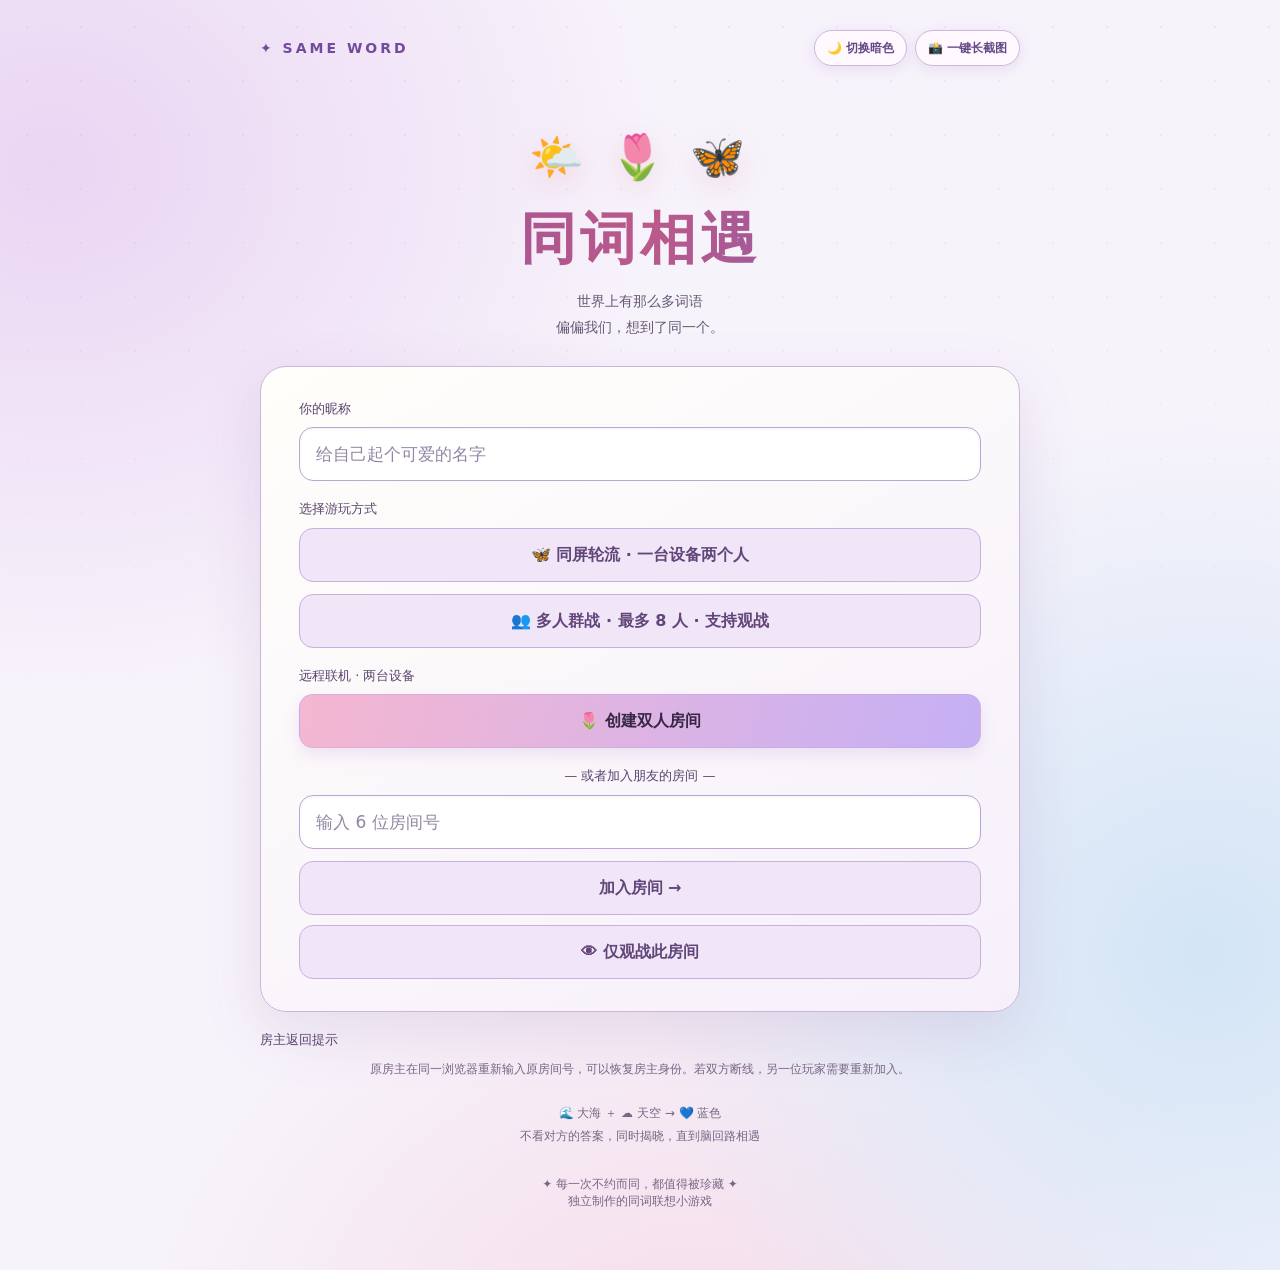
==== commit 05059c60: "Match input and button border widths, padding and heights across themes" ====
--- a/sameword/index.html
+++ b/sameword/index.html
@@ -160,6 +160,21 @@
 html[data-theme="light"] .toolbtn,html[data-theme="dark"] .toolbtn{font-size:12px!important;font-weight:700!important;line-height:1.35!important}
 html[data-theme="light"] .person .avatar,html[data-theme="dark"] .person .avatar{font-size:26px!important;line-height:1.35!important}
 html[data-theme="light"] .win .emoji,html[data-theme="dark"] .win .emoji{font-family:system-ui,'Apple Color Emoji','Segoe UI Emoji',sans-serif!important;font-size:clamp(42px,8vw,62px)!important;line-height:1.5!important;letter-spacing:.12em!important;font-weight:400!important}
+
+/* Light/dark mode must never change control geometry. Keep theme colors. */
+html[data-theme="light"] input,html[data-theme="dark"] input,
+html[data-theme="light"] textarea,html[data-theme="dark"] textarea{
+box-sizing:border-box!important;border-width:1px!important;border-style:solid!important;
+min-height:54px!important;padding:15px 16px!important;line-height:22px!important;
+}
+html[data-theme="light"] .btn,html[data-theme="dark"] .btn{
+box-sizing:border-box!important;border-width:1px!important;border-style:solid!important;
+min-height:54px!important;padding:15px 16px!important;line-height:22px!important;
+}
+html[data-theme="light"] .toolbtn,html[data-theme="dark"] .toolbtn,
+html[data-theme="light"] .smallbtn,html[data-theme="dark"] .smallbtn{
+box-sizing:border-box!important;border-width:1px!important;border-style:solid!important;
+}
 </style></head><body><main><header class="top"><div class="logo">✦ SAME WORD</div><div class="top-actions"><button id="themeSwitch" class="toolbtn" type="button" aria-label="切换明暗模式">☀️ 亮色模式</button><button id="capturePage" class="toolbtn" type="button">📸 一键长截图</button></div></header>
 <section id="home"><div class="hero"><div class="stars anim">🌙 ✨ 🌟</div><h1>同词相遇</h1><div class="sub">世界上有那么多词语<br>偏偏我们，想到了同一个。</div></div><div class="card"><div class="label">你的昵称</div><input id="name" maxlength="16" placeholder="给自己起个可爱的名字" autocomplete="nickname"><div class="label">选择游玩方式</div><button class="btn secondary" id="localStart" style="margin-bottom:12px">✦ 同屏轮流 · 一台设备两个人</button><a href="./group.html?v=20261102-3" onclick="this.href='./group.html?v='+Date.now()" class="btn secondary" style="margin:0 0 16px;text-decoration:none;text-align:center">👥 多人群战 · 最多 8 人 · 支持观战</a><div class="label">远程联机 · 两台设备</div><button class="btn" id="create" type="button" onclick="window.startSameWordCreate()">✧ 创建双人房间</button><div class="label" style="text-align:center">— 或者加入朋友的房间 —</div><input id="joincode" maxlength="8" placeholder="输入 6 位房间号" autocapitalize="characters"><button class="btn secondary" id="join" style="margin-top:12px">加入房间 →</button><button class="btn secondary" id="watchJoin" style="margin-top:10px">👁 仅观战此房间</button></div><div class="label">房主返回提示</div><div class="hint" style="margin-top:7px">原房主在同一浏览器重新输入原房间号，可以恢复房主身份。若双方断线，另一位玩家需要重新加入。</div><div class="hint">🌊 大海 ＋ ☁️ 天空 → 💙 蓝色<br>不看对方的答案，同时揭晓，直到脑回路相遇</div></section>
 <section id="game" class="hidden"><div class="hero" style="padding:25px 0 15px"><div class="stars" style="font-size:27px">✨ 💞 ✨</div><h1 style="font-size:38px">同词相遇</h1></div><div class="card"><div class="roomhead"><div><div class="label">你们的房间号</div><div class="code" id="roomcode"></div></div><div style="display:flex;gap:7px;flex-wrap:wrap;justify-content:flex-end"><button class="smallbtn" id="copy">🔗 邀请好友</button><button class="smallbtn" id="copyWatch">👁 观战链接</button></div></div><div class="people"><div class="person"><div class="avatar">🪐</div><strong id="p1">你</strong><span id="s1">已加入</span></div><div class="person"><div class="avatar">🌷</div><strong id="p2">等待另一位</strong><span id="s2">等待加入</span></div></div><div id="waiting" class="joinnotice">把邀请链接发给 TA。对方加入后，即可一起开始联想。</div>
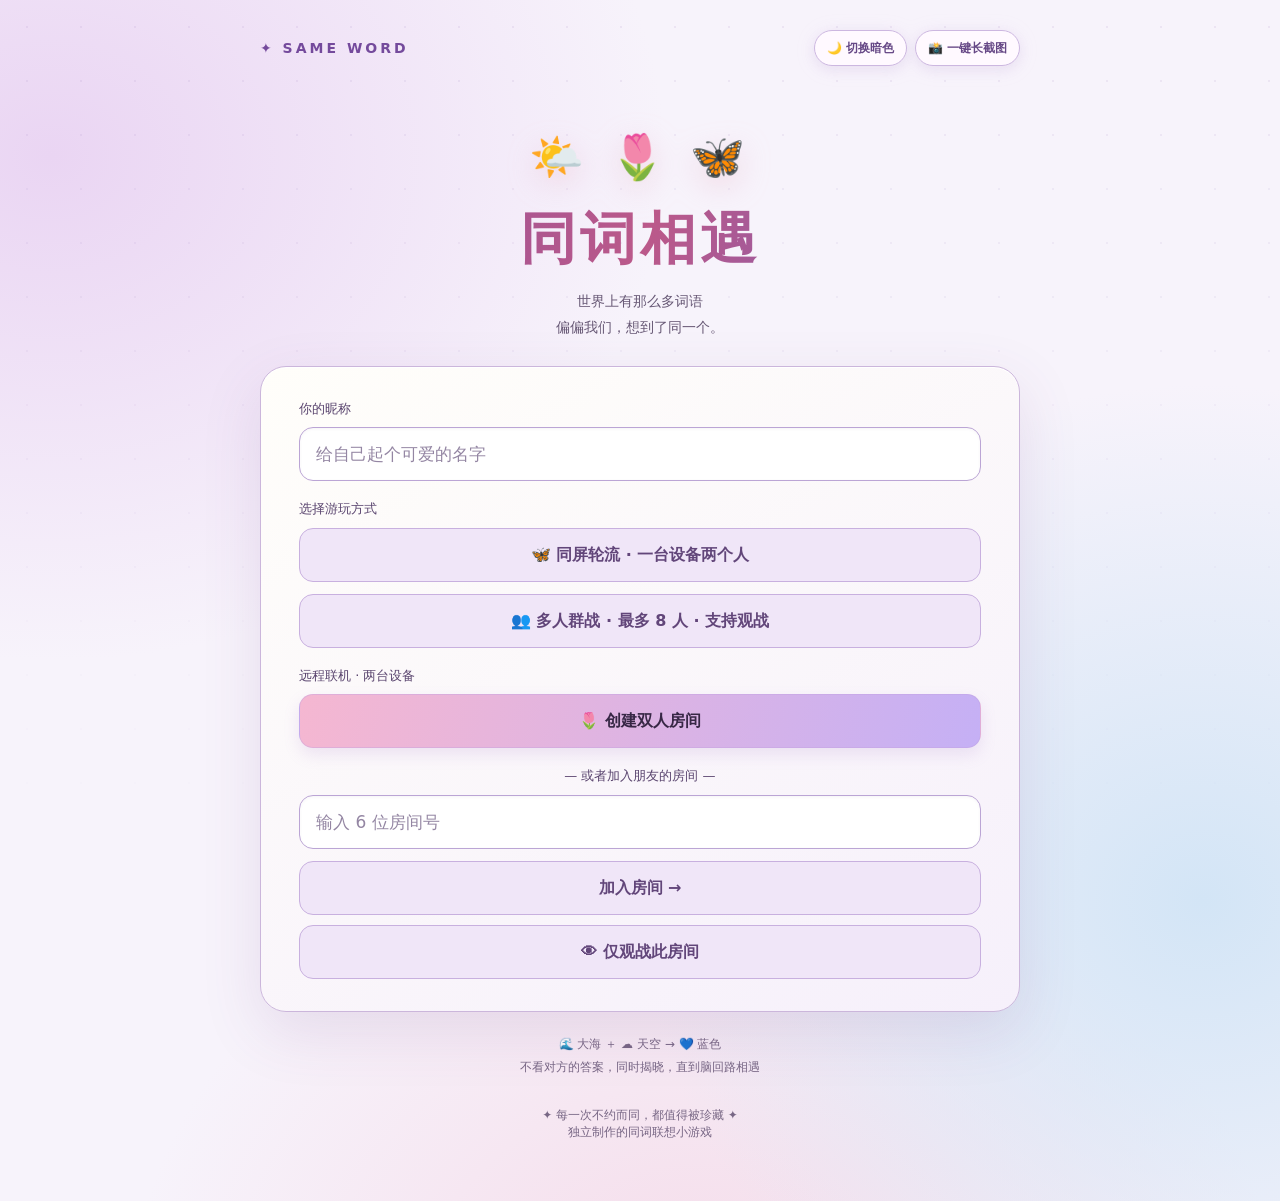
==== commit dd143b70: "Move host recovery help from landing page to room-code tooltip" ====
--- a/sameword/index.html
+++ b/sameword/index.html
@@ -175,9 +175,11 @@
 html[data-theme="light"] .smallbtn,html[data-theme="dark"] .smallbtn{
 box-sizing:border-box!important;border-width:1px!important;border-style:solid!important;
 }
+
+.room-tip{display:inline-flex;align-items:center;justify-content:center;width:19px;height:19px;margin-left:6px;border-radius:50%;border:1px solid currentColor;background:transparent;color:inherit;font-size:12px;font-weight:700;vertical-align:middle;cursor:help;padding:0}.room-tip:focus-visible{outline:2px solid #b99cff;outline-offset:2px}.room-tip-wrap{position:relative;display:inline-flex;align-items:center}.room-tip-text{display:none;position:absolute;z-index:10;top:calc(100% + 9px);left:0;width:min(300px,80vw);padding:11px 13px;border:1px solid #9f88bd70;border-radius:12px;background:#302943;color:#f9f3ff;font-size:12px;line-height:1.65;font-weight:400;letter-spacing:normal;box-shadow:0 12px 26px #0004}.room-tip-wrap:focus-within .room-tip-text,.room-tip-wrap:hover .room-tip-text{display:block}html[data-theme="light"] .room-tip-text{background:#fffafc;color:#604875;border-color:#d6c0e4}
 </style></head><body><main><header class="top"><div class="logo">✦ SAME WORD</div><div class="top-actions"><button id="themeSwitch" class="toolbtn" type="button" aria-label="切换明暗模式">☀️ 亮色模式</button><button id="capturePage" class="toolbtn" type="button">📸 一键长截图</button></div></header>
-<section id="home"><div class="hero"><div class="stars anim">🌙 ✨ 🌟</div><h1>同词相遇</h1><div class="sub">世界上有那么多词语<br>偏偏我们，想到了同一个。</div></div><div class="card"><div class="label">你的昵称</div><input id="name" maxlength="16" placeholder="给自己起个可爱的名字" autocomplete="nickname"><div class="label">选择游玩方式</div><button class="btn secondary" id="localStart" style="margin-bottom:12px">✦ 同屏轮流 · 一台设备两个人</button><a href="./group.html?v=20261102-3" onclick="this.href='./group.html?v='+Date.now()" class="btn secondary" style="margin:0 0 16px;text-decoration:none;text-align:center">👥 多人群战 · 最多 8 人 · 支持观战</a><div class="label">远程联机 · 两台设备</div><button class="btn" id="create" type="button" onclick="window.startSameWordCreate()">✧ 创建双人房间</button><div class="label" style="text-align:center">— 或者加入朋友的房间 —</div><input id="joincode" maxlength="8" placeholder="输入 6 位房间号" autocapitalize="characters"><button class="btn secondary" id="join" style="margin-top:12px">加入房间 →</button><button class="btn secondary" id="watchJoin" style="margin-top:10px">👁 仅观战此房间</button></div><div class="label">房主返回提示</div><div class="hint" style="margin-top:7px">原房主在同一浏览器重新输入原房间号，可以恢复房主身份。若双方断线，另一位玩家需要重新加入。</div><div class="hint">🌊 大海 ＋ ☁️ 天空 → 💙 蓝色<br>不看对方的答案，同时揭晓，直到脑回路相遇</div></section>
-<section id="game" class="hidden"><div class="hero" style="padding:25px 0 15px"><div class="stars" style="font-size:27px">✨ 💞 ✨</div><h1 style="font-size:38px">同词相遇</h1></div><div class="card"><div class="roomhead"><div><div class="label">你们的房间号</div><div class="code" id="roomcode"></div></div><div style="display:flex;gap:7px;flex-wrap:wrap;justify-content:flex-end"><button class="smallbtn" id="copy">🔗 邀请好友</button><button class="smallbtn" id="copyWatch">👁 观战链接</button></div></div><div class="people"><div class="person"><div class="avatar">🪐</div><strong id="p1">你</strong><span id="s1">已加入</span></div><div class="person"><div class="avatar">🌷</div><strong id="p2">等待另一位</strong><span id="s2">等待加入</span></div></div><div id="waiting" class="joinnotice">把邀请链接发给 TA。对方加入后，即可一起开始联想。</div>
+<section id="home"><div class="hero"><div class="stars anim">🌙 ✨ 🌟</div><h1>同词相遇</h1><div class="sub">世界上有那么多词语<br>偏偏我们，想到了同一个。</div></div><div class="card"><div class="label">你的昵称</div><input id="name" maxlength="16" placeholder="给自己起个可爱的名字" autocomplete="nickname"><div class="label">选择游玩方式</div><button class="btn secondary" id="localStart" style="margin-bottom:12px">✦ 同屏轮流 · 一台设备两个人</button><a href="./group.html?v=20261102-3" onclick="this.href='./group.html?v='+Date.now()" class="btn secondary" style="margin:0 0 16px;text-decoration:none;text-align:center">👥 多人群战 · 最多 8 人 · 支持观战</a><div class="label">远程联机 · 两台设备</div><button class="btn" id="create" type="button" onclick="window.startSameWordCreate()">✧ 创建双人房间</button><div class="label" style="text-align:center">— 或者加入朋友的房间 —</div><input id="joincode" maxlength="8" placeholder="输入 6 位房间号" autocapitalize="characters"><button class="btn secondary" id="join" style="margin-top:12px">加入房间 →</button><button class="btn secondary" id="watchJoin" style="margin-top:10px">👁 仅观战此房间</button></div><div class="hint">🌊 大海 ＋ ☁️ 天空 → 💙 蓝色<br>不看对方的答案，同时揭晓，直到脑回路相遇</div></section>
+<section id="game" class="hidden"><div class="hero" style="padding:25px 0 15px"><div class="stars" style="font-size:27px">✨ 💞 ✨</div><h1 style="font-size:38px">同词相遇</h1></div><div class="card"><div class="roomhead"><div><div class="label">你们的房间号 <span class="room-tip-wrap"><button class="room-tip" type="button" aria-label="房主返回说明" aria-describedby="host-return-tip">?</button><span class="room-tip-text" id="host-return-tip" role="tooltip">原房主在同一浏览器重新输入原房间号，可以尝试恢复房主身份。若双方断线，另一位玩家需要重新加入。</span></span></div><div class="code" id="roomcode"></div></div><div style="display:flex;gap:7px;flex-wrap:wrap;justify-content:flex-end"><button class="smallbtn" id="copy">🔗 邀请好友</button><button class="smallbtn" id="copyWatch">👁 观战链接</button></div></div><div class="people"><div class="person"><div class="avatar">🪐</div><strong id="p1">你</strong><span id="s1">已加入</span></div><div class="person"><div class="avatar">🌷</div><strong id="p2">等待另一位</strong><span id="s2">等待加入</span></div></div><div id="waiting" class="joinnotice">把邀请链接发给 TA。对方加入后，即可一起开始联想。</div>
 <div id="play" class="hidden"><div class="round" id="round">ROUND 01</div><div class="prompt" id="prompt">想到什么，就写什么</div><div class="prior hidden" id="prior"></div><div id="entry"><input id="word" maxlength="24" placeholder="输入一个词语..." autocomplete="off"><button id="submit" class="btn" style="margin-top:12px">🔮 锁定我的答案</button><p class="status" id="progress">写好后提交，双方提交才会揭晓</p></div><div id="reveal" class="hidden"><button id="next" class="btn action-first">继续联想 →</button><p id="nextwait" class="status hidden">等待房主开启下一轮...</p><div class="trace-round current"><div class="trace-label" id="onlineCurrentRound">本轮揭晓</div><div class="trace-row"><div class="trace-pill left" id="rword1"></div><div class="trace-x">×</div><div class="trace-pill right" id="rword2"></div></div></div><div class="joinnotice" id="revealmsg"></div></div><div id="won" class="win hidden"><div class="emoji">🎉 💗 🎉</div><h2>我们，同频啦！</h2><p class="status" id="winsummary"></p><button id="again" class="btn">再玩一次 ✦</button></div><div id="historybox" class="hidden"><div class="trace-heading"><strong id="historyTitle">我们的相遇轨迹</strong><span id="historyCaption">每一次联想，都在靠近彼此</span></div><div id="history" class="trace-list"></div></div></div><button id="leave" class="smallbtn" style="width:100%;margin-top:20px">退出房间</button></div></section><section id="spectate" class="hidden"><div class="hero" style="padding:25px 0 8px"><div class="stars">🌙 ✨ 🌟</div><h1 style="font-size:36px">观战中</h1><div class="sub">只看揭晓后的答案 · 不占参赛名额</div></div><div class="card"><div class="roomhead"><div><div class="label">双人房间</div><div class="code" id="spectateCode"></div></div><span class="pill">👁 观战</span></div><p id="spectateStatus" class="joinnotice">正在连接房间…</p><div class="trace-heading"><strong>相遇轨迹</strong><span id="spectateRound">等待第一轮揭晓</span></div><div id="spectateHistory" class="trace-list"></div><button id="spectateExit" class="smallbtn" style="width:100%;margin-top:22px">退出观战</button></div></section><section id="localGame" class="hidden"><div class="hero" style="padding:30px 0 18px"><div class="stars">🎭 💗 ✨</div><h1 style="font-size:38px">同词相遇</h1><div class="sub">同屏轮流 · 交替输入 · 同时揭晓</div></div><div class="card"><div class="round" id="localRound">ROUND 01</div><div class="prompt" id="localGuide">准备好了吗？</div><div class="prior" id="localPrior"></div><div id="localEntry"><div class="joinnotice" id="localPrivacy">玩家一作答时，玩家二请暂时移开视线。</div><input id="localWord" maxlength="24" placeholder="输入你想到的词语…" autocomplete="off"><button id="localSubmit" class="btn" style="margin-top:12px">🔮 锁定答案</button></div><div id="localReveal" class="hidden"><button class="btn action-first" id="localNext">继续 →</button><div class="trace-round current"><div class="trace-label" id="localCurrentRound">本轮揭晓</div><div class="trace-row"><div class="trace-pill left" id="localA"></div><div class="trace-x">×</div><div class="trace-pill right" id="localB"></div></div></div><div class="joinnotice" id="localMessage"></div></div><div id="localWin" class="win hidden"><div class="emoji" id="localWinIcon">✦</div><h2 id="localWinTitle">我们，同频啦！</h2><p class="status" id="localWinText"></p><button class="btn" id="localPlayAgain">再玩一次 ✦</button></div><div id="localHistoryWrap" class="hidden"><div class="trace-heading"><strong id="localHistoryTitle">我们的相遇轨迹</strong><span id="localHistoryCaption">每一次联想，都在靠近彼此</span></div><div id="localHistory" class="trace-list"></div></div><button class="smallbtn" id="localExit" style="width:100%;margin-top:20px">退出同屏游戏</button></div></section><div class="footer">✦ 每一次不约而同，都值得被珍藏 ✦<br>独立制作的同词联想小游戏</div></main><div id="toast" class="notice hidden"></div>
 <script>
 window.startSameWordCreate=function(){const b=document.getElementById('create');if(b)b.textContent='⏳ 正在创建房间…';if(typeof window.__createDoubleRoom==='function'){try{Promise.resolve(window.__createDoubleRoom()).catch(e=>{alert('创建房间异常：'+e.message);if(b)b.textContent='✨ 创建双人房间'})}catch(e){alert('创建房间异常：'+e.message)}}else{alert('双人游戏初始化未完成，请刷新。若再次出现请将控制台报错发给我。');if(b)b.textContent='✨ 创建双人房间'}};
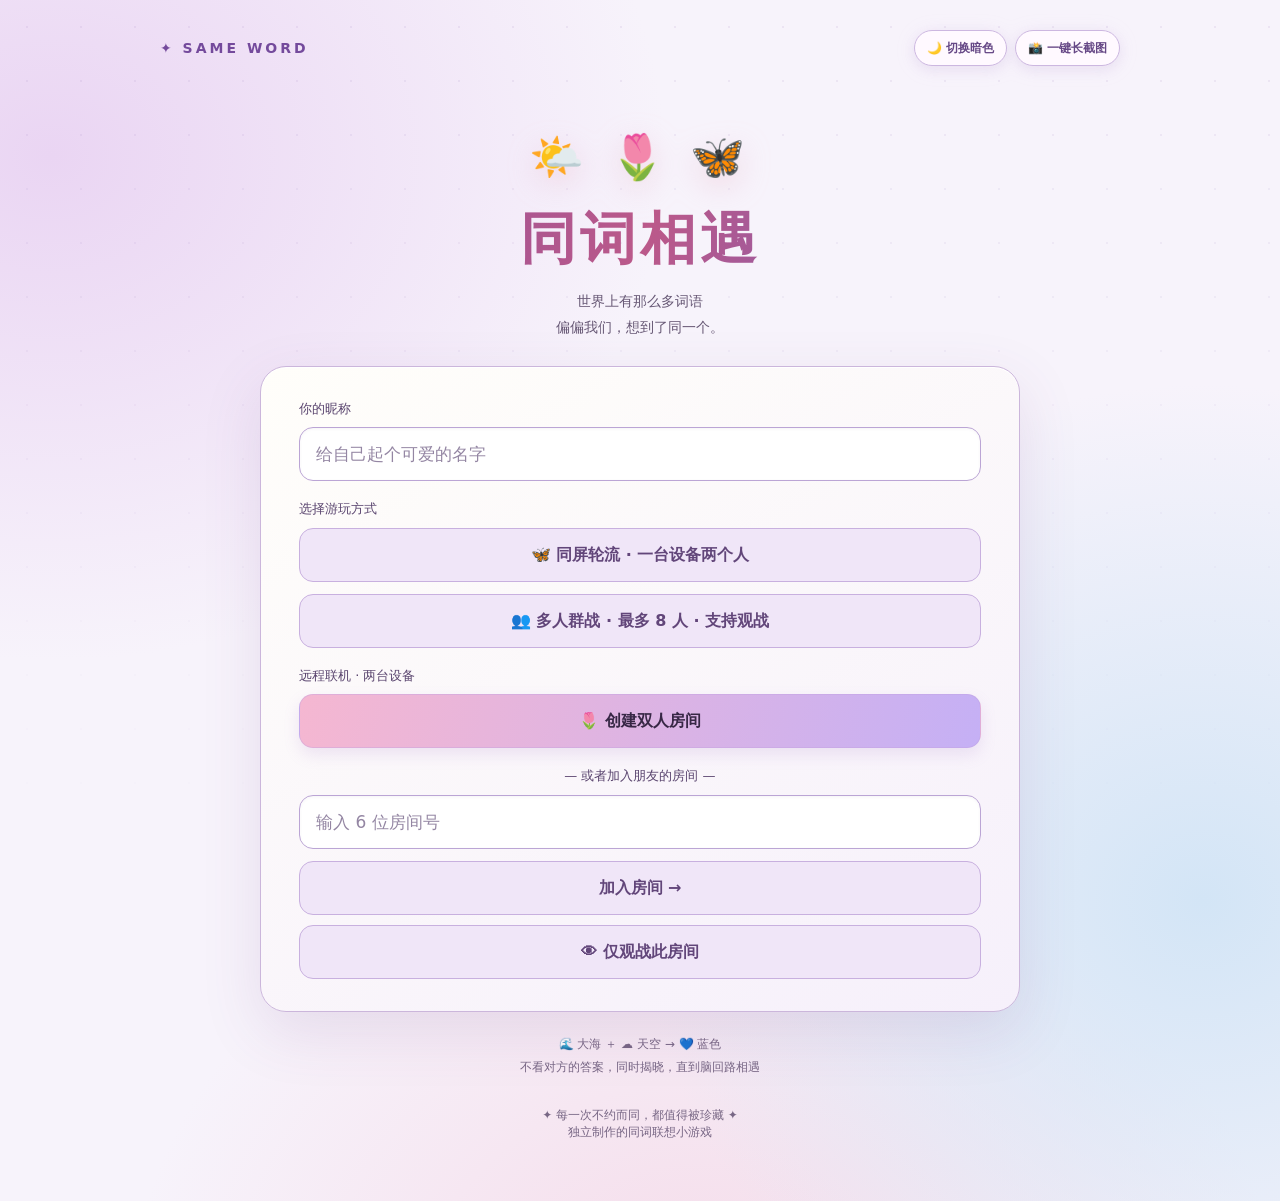
==== commit 3e4e9d01: "Align double-page logo with group navigation without moving content" ====
--- a/sameword/index.html
+++ b/sameword/index.html
@@ -177,9 +177,20 @@
 }
 
 .room-tip{display:inline-flex;align-items:center;justify-content:center;width:19px;height:19px;margin-left:6px;border-radius:50%;border:1px solid currentColor;background:transparent;color:inherit;font-size:12px;font-weight:700;vertical-align:middle;cursor:help;padding:0}.room-tip:focus-visible{outline:2px solid #b99cff;outline-offset:2px}.room-tip-wrap{position:relative;display:inline-flex;align-items:center}.room-tip-text{display:none;position:absolute;z-index:10;top:calc(100% + 9px);left:0;width:min(300px,80vw);padding:11px 13px;border:1px solid #9f88bd70;border-radius:12px;background:#302943;color:#f9f3ff;font-size:12px;line-height:1.65;font-weight:400;letter-spacing:normal;box-shadow:0 12px 26px #0004}.room-tip-wrap:focus-within .room-tip-text,.room-tip-wrap:hover .room-tip-text{display:block}html[data-theme="light"] .room-tip-text{background:#fffafc;color:#604875;border-color:#d6c0e4}
+
+.room-tip{position:relative;display:inline-flex;align-items:center;justify-content:center;width:21px;height:21px;margin-left:6px;border:1px solid #2c9c59;border-radius:50%;background:linear-gradient(160deg,#a6ffbd 0%,#43d67b 44%,#15964e 100%);color:#fff;font-size:13px;font-weight:850;line-height:1;box-shadow:inset 0 2px 2px #ffffff87,inset 0 -2px 2px #075b3260,0 3px 8px #269c5870;cursor:pointer;padding:0;text-shadow:0 1px 1px #146f40}
+.room-tip::before{content:"";position:absolute;top:2px;left:4px;right:4px;height:4px;border-radius:100%;background:#ffffff6b;pointer-events:none}
+.room-tip:hover{filter:brightness(1.06)}
+.room-tip-wrap{position:relative;display:inline-flex;align-items:center}
+.room-tip-text{display:none;position:absolute;z-index:30;top:calc(100% + 9px);left:0;width:min(300px,80vw);padding:11px 13px;border:1px solid #9f88bd70;border-radius:12px;background:#302943;color:#f9f3ff;font-size:12px;line-height:1.65;font-weight:400;letter-spacing:normal;box-shadow:0 12px 26px #0004}
+.room-tip-wrap:hover .room-tip-text,.room-tip-wrap:focus-within .room-tip-text{display:block}
+html[data-theme="light"] .room-tip-text{background:#fffafc;color:#604875;border-color:#d6c0e4}
+
+/* Keep the double-mode header aligned to the group-mode header, independently of card width. */
+@media(min-width:741px){.top{position:relative;width:min(960px,calc(100vw - 36px));margin-left:50%;transform:translateX(-50%)}}
 </style></head><body><main><header class="top"><div class="logo">✦ SAME WORD</div><div class="top-actions"><button id="themeSwitch" class="toolbtn" type="button" aria-label="切换明暗模式">☀️ 亮色模式</button><button id="capturePage" class="toolbtn" type="button">📸 一键长截图</button></div></header>
 <section id="home"><div class="hero"><div class="stars anim">🌙 ✨ 🌟</div><h1>同词相遇</h1><div class="sub">世界上有那么多词语<br>偏偏我们，想到了同一个。</div></div><div class="card"><div class="label">你的昵称</div><input id="name" maxlength="16" placeholder="给自己起个可爱的名字" autocomplete="nickname"><div class="label">选择游玩方式</div><button class="btn secondary" id="localStart" style="margin-bottom:12px">✦ 同屏轮流 · 一台设备两个人</button><a href="./group.html?v=20261102-3" onclick="this.href='./group.html?v='+Date.now()" class="btn secondary" style="margin:0 0 16px;text-decoration:none;text-align:center">👥 多人群战 · 最多 8 人 · 支持观战</a><div class="label">远程联机 · 两台设备</div><button class="btn" id="create" type="button" onclick="window.startSameWordCreate()">✧ 创建双人房间</button><div class="label" style="text-align:center">— 或者加入朋友的房间 —</div><input id="joincode" maxlength="8" placeholder="输入 6 位房间号" autocapitalize="characters"><button class="btn secondary" id="join" style="margin-top:12px">加入房间 →</button><button class="btn secondary" id="watchJoin" style="margin-top:10px">👁 仅观战此房间</button></div><div class="hint">🌊 大海 ＋ ☁️ 天空 → 💙 蓝色<br>不看对方的答案，同时揭晓，直到脑回路相遇</div></section>
-<section id="game" class="hidden"><div class="hero" style="padding:25px 0 15px"><div class="stars" style="font-size:27px">✨ 💞 ✨</div><h1 style="font-size:38px">同词相遇</h1></div><div class="card"><div class="roomhead"><div><div class="label">你们的房间号 <span class="room-tip-wrap"><button class="room-tip" type="button" aria-label="房主返回说明" aria-describedby="host-return-tip">?</button><span class="room-tip-text" id="host-return-tip" role="tooltip">原房主在同一浏览器重新输入原房间号，可以尝试恢复房主身份。若双方断线，另一位玩家需要重新加入。</span></span></div><div class="code" id="roomcode"></div></div><div style="display:flex;gap:7px;flex-wrap:wrap;justify-content:flex-end"><button class="smallbtn" id="copy">🔗 邀请好友</button><button class="smallbtn" id="copyWatch">👁 观战链接</button></div></div><div class="people"><div class="person"><div class="avatar">🪐</div><strong id="p1">你</strong><span id="s1">已加入</span></div><div class="person"><div class="avatar">🌷</div><strong id="p2">等待另一位</strong><span id="s2">等待加入</span></div></div><div id="waiting" class="joinnotice">把邀请链接发给 TA。对方加入后，即可一起开始联想。</div>
+<section id="game" class="hidden"><div class="hero" style="padding:25px 0 15px"><div class="stars" style="font-size:27px">✨ 💞 ✨</div><h1 style="font-size:38px">同词相遇</h1></div><div class="card"><div class="roomhead"><div><div class="label">你们的房间号 <span class="room-tip-wrap"><button class="room-tip" type="button" aria-label="房主返回说明" aria-describedby="host-return-tip">i</button><span class="room-tip-text" id="host-return-tip" role="tooltip">原房主在同一浏览器重新输入原房间号，可以尝试恢复房主身份。若双方断线，另一位玩家需要重新加入。</span></span></div><div class="code" id="roomcode"></div></div><div style="display:flex;gap:7px;flex-wrap:wrap;justify-content:flex-end"><button class="smallbtn" id="copy">🔗 邀请好友</button><button class="smallbtn" id="copyWatch">👁 观战链接</button></div></div><div class="people"><div class="person"><div class="avatar">🪐</div><strong id="p1">你</strong><span id="s1">已加入</span></div><div class="person"><div class="avatar">🌷</div><strong id="p2">等待另一位</strong><span id="s2">等待加入</span></div></div><div id="waiting" class="joinnotice">把邀请链接发给 TA。对方加入后，即可一起开始联想。</div>
 <div id="play" class="hidden"><div class="round" id="round">ROUND 01</div><div class="prompt" id="prompt">想到什么，就写什么</div><div class="prior hidden" id="prior"></div><div id="entry"><input id="word" maxlength="24" placeholder="输入一个词语..." autocomplete="off"><button id="submit" class="btn" style="margin-top:12px">🔮 锁定我的答案</button><p class="status" id="progress">写好后提交，双方提交才会揭晓</p></div><div id="reveal" class="hidden"><button id="next" class="btn action-first">继续联想 →</button><p id="nextwait" class="status hidden">等待房主开启下一轮...</p><div class="trace-round current"><div class="trace-label" id="onlineCurrentRound">本轮揭晓</div><div class="trace-row"><div class="trace-pill left" id="rword1"></div><div class="trace-x">×</div><div class="trace-pill right" id="rword2"></div></div></div><div class="joinnotice" id="revealmsg"></div></div><div id="won" class="win hidden"><div class="emoji">🎉 💗 🎉</div><h2>我们，同频啦！</h2><p class="status" id="winsummary"></p><button id="again" class="btn">再玩一次 ✦</button></div><div id="historybox" class="hidden"><div class="trace-heading"><strong id="historyTitle">我们的相遇轨迹</strong><span id="historyCaption">每一次联想，都在靠近彼此</span></div><div id="history" class="trace-list"></div></div></div><button id="leave" class="smallbtn" style="width:100%;margin-top:20px">退出房间</button></div></section><section id="spectate" class="hidden"><div class="hero" style="padding:25px 0 8px"><div class="stars">🌙 ✨ 🌟</div><h1 style="font-size:36px">观战中</h1><div class="sub">只看揭晓后的答案 · 不占参赛名额</div></div><div class="card"><div class="roomhead"><div><div class="label">双人房间</div><div class="code" id="spectateCode"></div></div><span class="pill">👁 观战</span></div><p id="spectateStatus" class="joinnotice">正在连接房间…</p><div class="trace-heading"><strong>相遇轨迹</strong><span id="spectateRound">等待第一轮揭晓</span></div><div id="spectateHistory" class="trace-list"></div><button id="spectateExit" class="smallbtn" style="width:100%;margin-top:22px">退出观战</button></div></section><section id="localGame" class="hidden"><div class="hero" style="padding:30px 0 18px"><div class="stars">🎭 💗 ✨</div><h1 style="font-size:38px">同词相遇</h1><div class="sub">同屏轮流 · 交替输入 · 同时揭晓</div></div><div class="card"><div class="round" id="localRound">ROUND 01</div><div class="prompt" id="localGuide">准备好了吗？</div><div class="prior" id="localPrior"></div><div id="localEntry"><div class="joinnotice" id="localPrivacy">玩家一作答时，玩家二请暂时移开视线。</div><input id="localWord" maxlength="24" placeholder="输入你想到的词语…" autocomplete="off"><button id="localSubmit" class="btn" style="margin-top:12px">🔮 锁定答案</button></div><div id="localReveal" class="hidden"><button class="btn action-first" id="localNext">继续 →</button><div class="trace-round current"><div class="trace-label" id="localCurrentRound">本轮揭晓</div><div class="trace-row"><div class="trace-pill left" id="localA"></div><div class="trace-x">×</div><div class="trace-pill right" id="localB"></div></div></div><div class="joinnotice" id="localMessage"></div></div><div id="localWin" class="win hidden"><div class="emoji" id="localWinIcon">✦</div><h2 id="localWinTitle">我们，同频啦！</h2><p class="status" id="localWinText"></p><button class="btn" id="localPlayAgain">再玩一次 ✦</button></div><div id="localHistoryWrap" class="hidden"><div class="trace-heading"><strong id="localHistoryTitle">我们的相遇轨迹</strong><span id="localHistoryCaption">每一次联想，都在靠近彼此</span></div><div id="localHistory" class="trace-list"></div></div><button class="smallbtn" id="localExit" style="width:100%;margin-top:20px">退出同屏游戏</button></div></section><div class="footer">✦ 每一次不约而同，都值得被珍藏 ✦<br>独立制作的同词联想小游戏</div></main><div id="toast" class="notice hidden"></div>
 <script>
 window.startSameWordCreate=function(){const b=document.getElementById('create');if(b)b.textContent='⏳ 正在创建房间…';if(typeof window.__createDoubleRoom==='function'){try{Promise.resolve(window.__createDoubleRoom()).catch(e=>{alert('创建房间异常：'+e.message);if(b)b.textContent='✨ 创建双人房间'})}catch(e){alert('创建房间异常：'+e.message)}}else{alert('双人游戏初始化未完成，请刷新。若再次出现请将控制台报错发给我。');if(b)b.textContent='✨ 创建双人房间'}};
